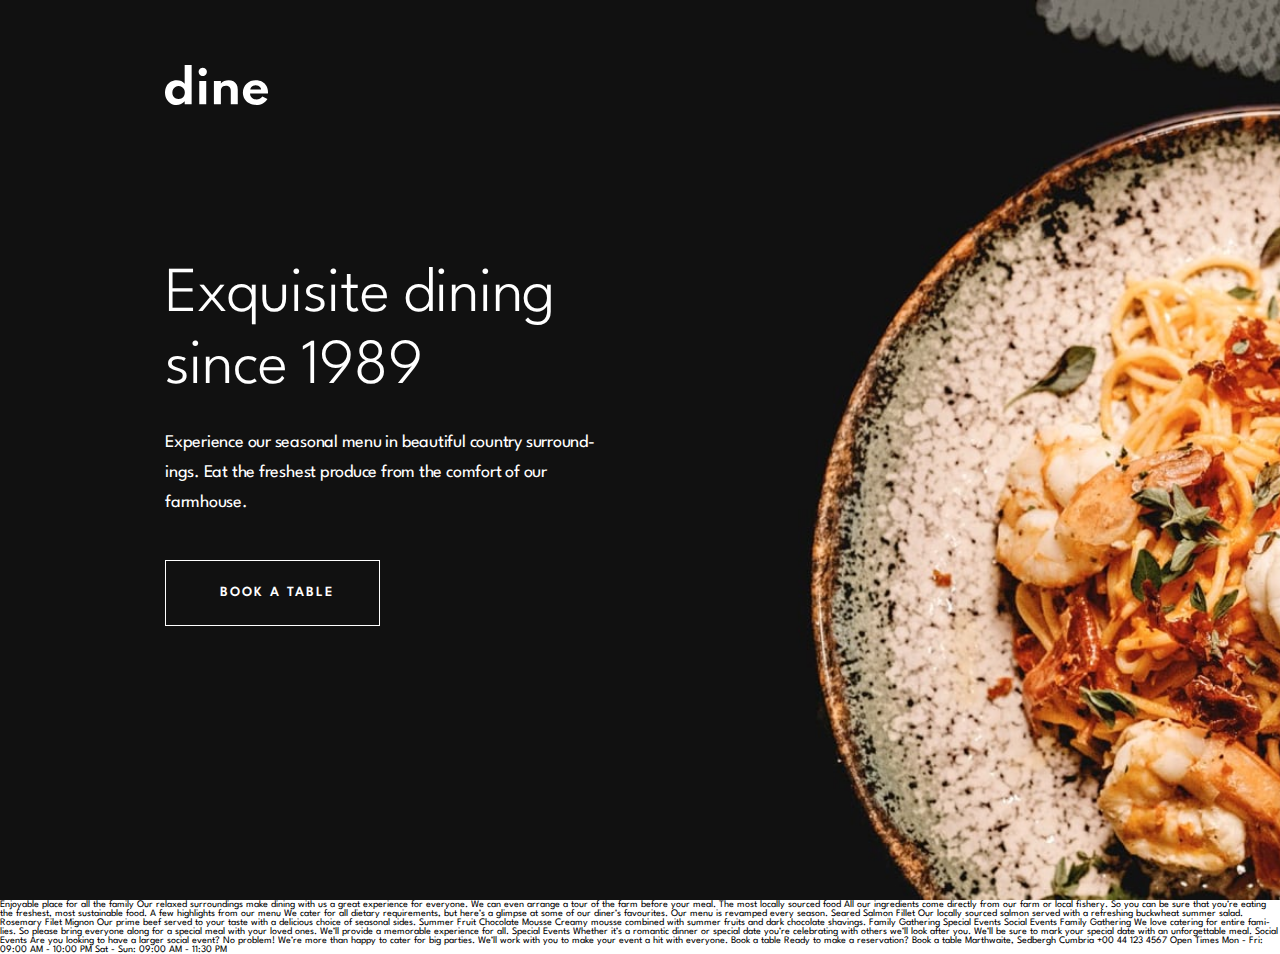
==== index.html @ 367b8849 "finished hero" ====
<!DOCTYPE html>
<html lang="en">
  <head>
    <meta charset="UTF-8" />
    <meta http-equiv="X-UA-Compatible" content="IE=edge" />
    <meta name="viewport" content="width=device-width, initial-scale=1.0" />
    <meta name="description" content="topkek" />
    <link rel="stylesheet" href="styles.css" />
    <title>O_o</title>
  </head>
  <body>
<header class="header"></header>

<main class="main">
  <section class="section-hero">
    <div class="section-hero__textbox">
      <div class="section-hero__imgbox">
        <img src="./images/logo.svg" alt="dine">
      </div>
      <h1 class="section-hero__title">Exquisite dining <br> since 1989</h1>
      <p class="section-hero__desc">Experience our seasonal menu in beautiful country surroundings. Eat the freshest produce from 
        the comfort of our farmhouse.</p>
      <a href="#" class="section-hero__cta"><span>Book a table</span></a>
    </div>
  </section>
  <section class="section-place"></section>
  <section class="section-local"></section>
  <section class="section-highlight"></section>
  <section class="section-gathering"></section>
</main>

<footer class="footer"></footer>

 
    Enjoyable place for all the family
  
    Our relaxed surroundings make dining with us a great experience for everyone. We can even arrange 
    a tour of the farm before your meal.
  
    The most locally sourced food
  
    All our ingredients come directly from our farm or local fishery. So you can be sure that you’re 
    eating the freshest, most sustainable food.
  
  
  
    A few highlights from our menu
  
    We cater for all dietary requirements, but here’s a glimpse at some of our diner’s favourites. 
    Our menu is revamped every season.
  
    Seared Salmon Fillet
    Our locally sourced salmon served with a refreshing buckwheat summer salad.
  
    Rosemary Filet Mignon
    Our prime beef served to your taste with a delicious choice of seasonal sides.
  
    Summer Fruit Chocolate Mousse
    Creamy mousse combined with summer fruits and dark chocolate shavings.
  
  
  
    Family Gathering
    Special Events
    Social Events
  
    Family Gathering
    We love catering for entire families. So please bring everyone along for a special meal with your 
    loved ones. We’ll provide a memorable experience for all.
  
    Special Events
    Whether it’s a romantic dinner or special date you’re celebrating with others we’ll look after you. 
    We’ll be sure to mark your special date with an unforgettable meal.
  
    Social Events
    Are you looking to have a larger social event? No problem! We’re more than happy to cater for big 
    parties. We’ll work with you to make your event a hit with everyone.
  
    Book a table
  
  
  
    Ready to make a reservation?
  
    Book a table
  
  
  
    Marthwaite, Sedbergh
    Cumbria
    +00 44 123 4567
  
    Open Times
    Mon - Fri: 09:00 AM - 10:00 PM
    Sat - Sun: 09:00 AM - 11:30 PM
  
  </body>
</html>
---- styles.css ----
@import url("https://fonts.googleapis.com/css2?family=League+Spartan:wght@100;200;300;400;500;600;700;800;900&display=swap");
* {
  padding: 0;
  margin: 0;
  box-sizing: border-box;
  font-family: "League Spartan", sans-serif;
  overflow-wrap: break-word;
  word-wrap: break-word;
  word-break: break-all;
  word-break: break-word;
  hyphens: auto;
}

html {
  font-size: 62.5%;
}

li {
  list-style-type: none;
}

a {
  text-decoration: none;
}
button {
  border: none;
  background: transparent;
  cursor: pointer;
}
a,
button {
  transition: 0.3s ease-in-out;
}
.flex {
  display: flex;
}
.flex-center {
  display: flex;
  justify-content: center;
  align-items: center;
}
.flex-between {
  display: flex;
  justify-content: space-between;
  align-items: center;
}
.flex-column {
  display: flex;
  flex-direction: column;
}
.align-center {
  display: flex;
  align-items: center;
}
.align-start {
  display: flex;
  align-items: flex-start;
}
.fit-image {
  height: 100%;
  width: 100%;
  object-fit: cover;
}
.wrap-text {
  overflow-wrap: break-word;
  word-wrap: break-word;
  word-break: break-all;
  word-break: break-word;
  hyphens: auto;
}
body {
}
.section-hero {
  background-image: url("./images/homepage/hero-bg-desktop.jpg");
  min-height: 82rem;
  min-height: 100vh;
  background-size: cover;
  background-attachment: fixed;
  background-position: center;
  position: relative;
  color: white;
  padding: 6.5rem 0 0 16.5rem;
}
.section-hero__textbox {
  width: fit-content;
}
.section-hero__imgbox {
  margin-bottom: 15.3rem;
}
.section-hero__title {
  margin-bottom: 2.4rem;
  font-weight: 300;
  font-size: 6.4rem;
  line-height: 7.2rem;
  letter-spacing: -0.8px;
  max-width: 52.4rem;
}
.section-hero__desc {
  margin-bottom: 4.2rem;
  font-weight: 400;
  font-size: 1.8rem;
  line-height: 3rem;
  letter-spacing: -0.225px;
  max-width: 44.5rem;
}
.section-hero__cta {
  display: inline-block;
  border: 1px solid white;
  padding: 2.4rem 4.5rem 2.4rem 5.4rem;
  color: white;
  text-transform: uppercase;
  font-weight: 600;
  font-size: 1.4rem;
  line-height: 1.6rem;
  letter-spacing: 2px;
  position: relative;
}
.section-hero__cta span {
  position: relative;
  z-index: 3;
}
.section-hero__cta:hover,
.section-hero__cta:focus {
  color: black;
}
.section-hero__cta::before {
  content: "";
  position: absolute;
  top: 50%;
  left: 50%;
  transform: translate(-50%, -50%);
  background-color: white;
  width: 0;
  height: 100%;
  transition: all 0.5s ease-in-out;
}

.section-hero__cta:hover::before,
.section-hero__cta:focus::before {
  width: 100%;
}

@media all and (max-width: 904px) {
  .section-hero {
    background-image: url("./images/homepage/hero-bg-tablet.jpg");
    background-attachment: initial;
    min-height: 99.2rem;
    padding: 37.4rem 3.9rem 0 3.9rem;
  }
  .section-hero__imgbox {
    margin-bottom: 3.2rem;
  }
  .section-hero__textbox {
    width: 100%;
    max-width: 68.9rem;
    text-align: center;
    margin: 0 auto;
  }
  .section-hero__title {
    font-size: 4.8rem;
    line-height: 6.4rem;
    letter-spacing: -0.6px;
    max-width: 68.9rem;
  }
  .section-hero__desc {
    margin: 0 auto;
    margin-bottom: 2.4rem;
    max-width: 57.3rem;
  }
}
@media all and (max-width: 392px) {
  .section-hero {
    background-image: url("./images/homepage/hero-bg-mobile.jpg");
    min-height: 74.8rem;
    padding: 23.2rem 2.4rem 0 2.4rem;
  }
  .section-hero__title {
    font-size: 3.2rem;
    line-height: 4rem;
    letter-spacing: -0.4px;
  }
  .section-hero__desc {
    margin-bottom: 3.2rem;
    font-size: 1.5rem;
    line-height: 2.5rem;
    letter-spacing: -0.1875px;
  }
}
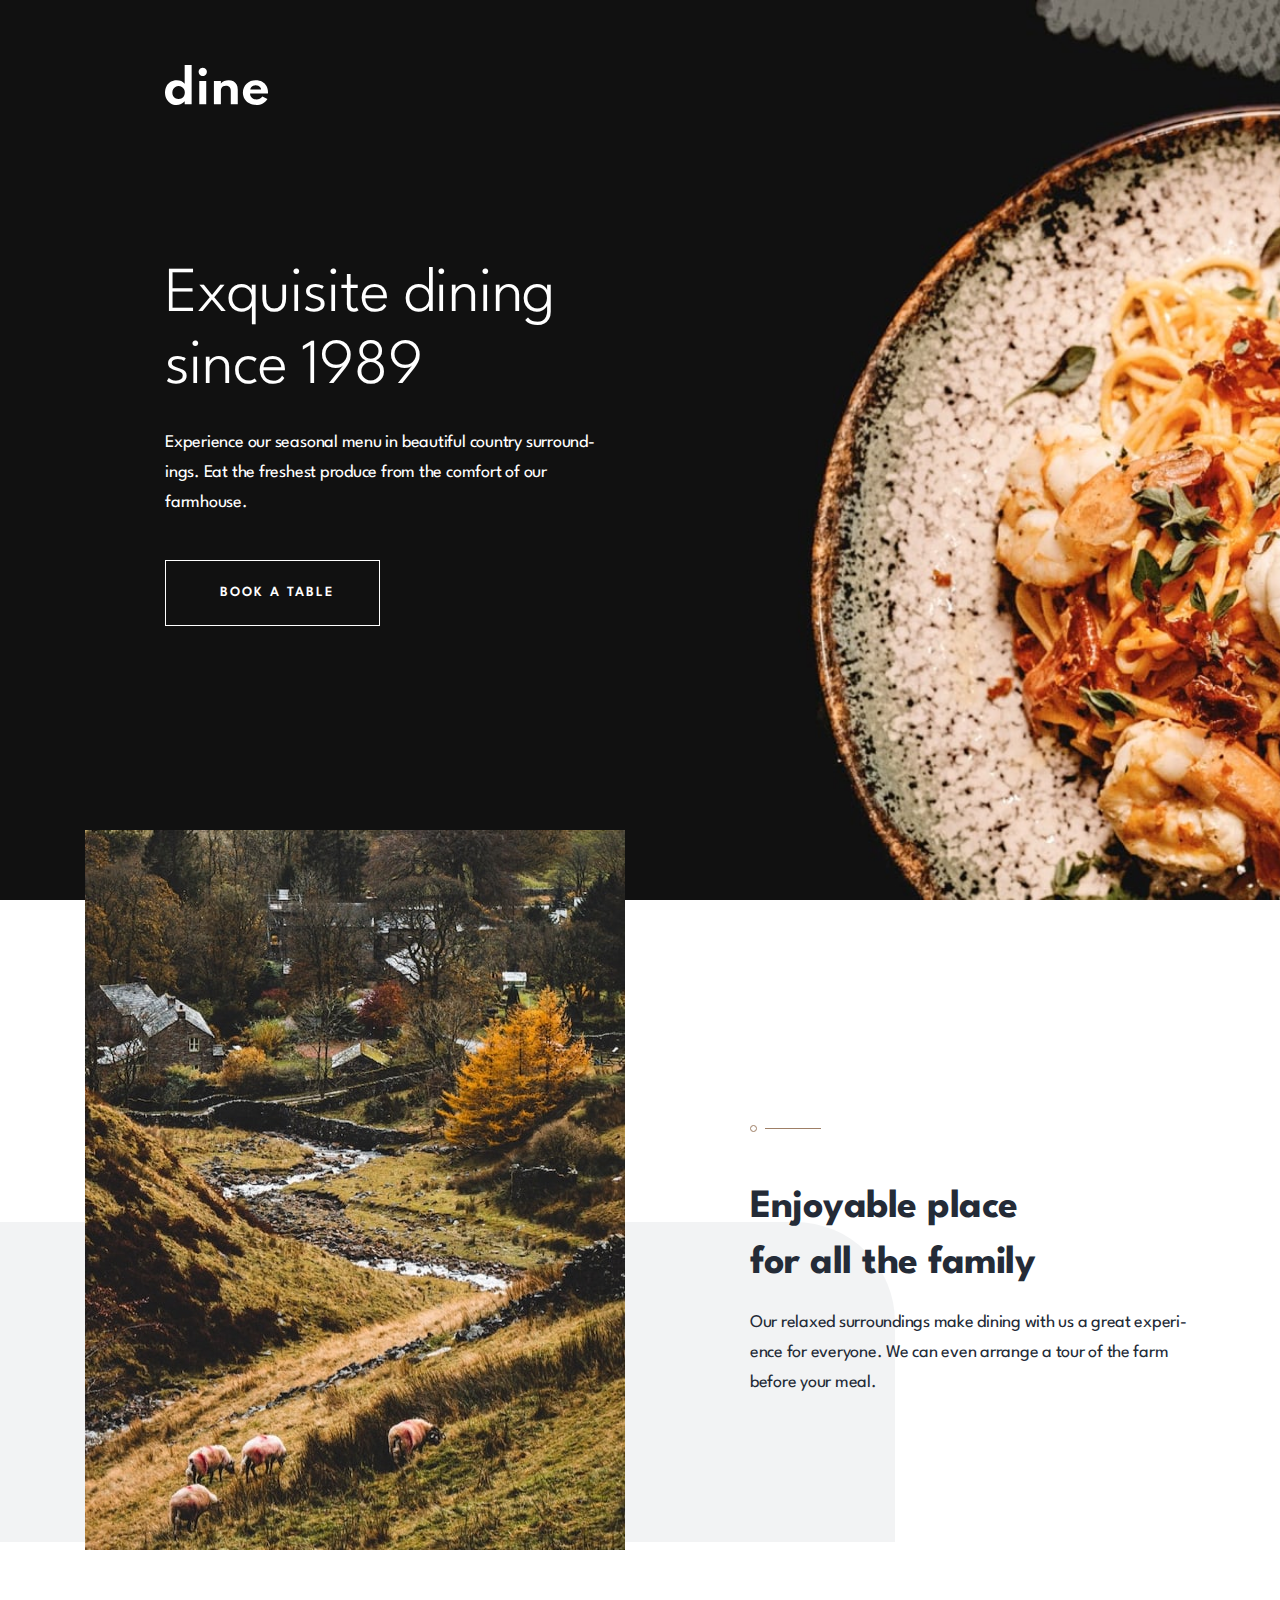
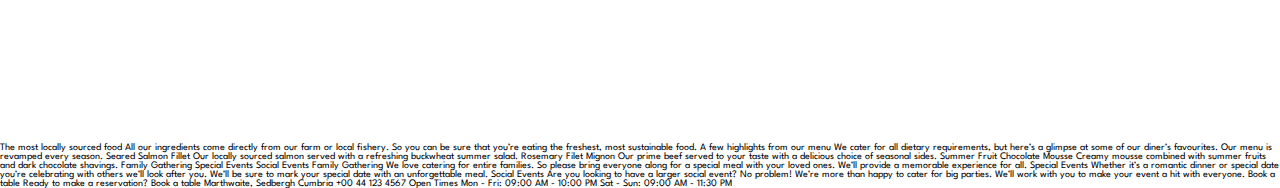
==== commit 71fbe54b: "finished location section" ====
--- a/index.html
+++ b/index.html
@@ -12,31 +12,51 @@
 <header class="header"></header>
 
 <main class="main">
-  <section class="section-hero">
+  <section class="section-hero" aria-labelledby="hero" role="contentinfo">
     <div class="section-hero__textbox">
       <div class="section-hero__imgbox">
         <img src="./images/logo.svg" alt="dine">
       </div>
-      <h1 class="section-hero__title">Exquisite dining <br> since 1989</h1>
+      <h1 class="section-hero__title" id="hero">Exquisite dining <br> since 1989</h1>
       <p class="section-hero__desc">Experience our seasonal menu in beautiful country surroundings. Eat the freshest produce from 
         the comfort of our farmhouse.</p>
       <a href="#" class="section-hero__cta"><span>Book a table</span></a>
     </div>
   </section>
-  <section class="section-place"></section>
+  <section class="section-place" aria-labelledby="place" role="contentinfo">
+    <div class="section-place__container">
+      <div class="section-place__imgbox section-place__imgbox--desktop">
+        <img src="./images/homepage/enjoyable-place-desktop.jpg" alt="enjoyable-place-desktop" class="fit-image">
+      </div>
+
+      <div class="section-place__imgbox section-place__imgbox--tablet">
+        <img src="./images/homepage/enjoyable-place-tablet.jpg" alt="enjoyable-place-tablet" class="fit-image">
+      </div>
+
+      <div class="section-place__imgbox section-place__imgbox--mobile">
+        <img src="./images/homepage/enjoyable-place-mobile.jpg" alt="enjoyable-place-mobile" class="fit-image">
+      </div>
+
+      <div class="section-place__textbox">
+        <div class="pattern-box patternbox--1">
+          <div class="pattern-box__circle"></div>
+          <div class="pattern-box__line"></div>
+        </div>
+        <h2 class="section-place__title" id="place">Enjoyable place <br> for all the family</h2>
+        <p class="section-place__desc"> Our relaxed surroundings make dining with us a great experience for everyone. We can even arrange 
+          a tour of the farm before your meal.</p>
+      </div>
+     
+    </div>
+    <div class="weird-pattern"></div>
+  </section>
   <section class="section-local"></section>
   <section class="section-highlight"></section>
   <section class="section-gathering"></section>
 </main>
 
 <footer class="footer"></footer>
-
  
-    Enjoyable place for all the family
-  
-    Our relaxed surroundings make dining with us a great experience for everyone. We can even arrange 
-    a tour of the farm before your meal.
-  
     The most locally sourced food
   
     All our ingredients come directly from our farm or local fishery. So you can be sure that you’re 
--- a/styles.css
+++ b/styles.css
@@ -186,3 +186,132 @@
     letter-spacing: -0.1875px;
   }
 }
+.section-place {
+  padding: 0 2.4rem;
+  margin-bottom: 12.1rem;
+  position: relative;
+}
+.section-place__container {
+  max-width: 111rem;
+  margin: 0 auto;
+  display: flex;
+  align-items: center;
+  gap: 12.5rem;
+}
+.section-place__imgbox {
+  position: relative;
+  max-width: 54rem;
+  top: -7rem;
+}
+.section-place__imgbox--tablet,
+.section-place__imgbox--mobile {
+  display: none;
+}
+.section-place__textbox {
+  color: #242b37;
+}
+.section-place__title {
+  font-weight: 700;
+  font-size: 4rem;
+  line-height: 5.6rem;
+  letter-spacing: -0.5px;
+  margin-bottom: 1.6rem;
+}
+.section-place__desc {
+  font-weight: 400;
+  font-size: 1.8rem;
+  line-height: 3rem;
+  letter-spacing: -0.255px;
+  max-width: 44.5rem;
+}
+.pattern-box {
+  display: flex;
+  align-items: center;
+  flex-wrap: wrap;
+  gap: 0.8rem;
+  margin-bottom: 4.8rem;
+}
+.pattern-box__circle {
+  border-radius: 50%;
+  height: 7px;
+  width: 7px;
+  border: 1px solid #9e7f66;
+}
+.pattern-box__line {
+  height: 1px;
+  width: 56px;
+  background: #9e7f66;
+}
+.weird-pattern {
+  position: absolute;
+  bottom: 8rem;
+  left: 0;
+  width: 100%;
+  max-width: 89.5rem;
+  height: 32rem;
+  background-color: rgba(92, 103, 121, 0.08);
+  border-radius: 100px 0px 0px 0px;
+  z-index: -1;
+  transform: matrix(-1, 0, 0, 1, 0, 0);
+}
+
+@media all and (max-width: 885px) {
+  .weird-pattern {
+    border-radius: initial;
+  }
+}
+@media all and (max-width: 803px) {
+  .weird-pattern {
+    bottom: initial;
+    top: 10rem;
+    max-width: 37.8rem;
+  }
+  .section-place__container {
+    align-items: center;
+    flex-direction: column;
+    gap: 0rem;
+  }
+  .section-place__imgbox--desktop {
+    display: none;
+  }
+  .section-place__imgbox--tablet {
+    display: flex;
+  }
+  .section-place__imgbox {
+    top: -9.6rem;
+  }
+  .section-place__textbox {
+    text-align: center;
+  }
+  .pattern-box {
+    justify-content: center;
+    margin-bottom: 3.2rem;
+  }
+}
+@media all and (max-width: 375px) {
+  .section-place__imgbox--tablet {
+    display: none;
+  }
+  .section-place__imgbox--mobile {
+    display: flex;
+  }
+  .section-place__imgbox {
+    top: -6.2rem;
+  }
+  .section-place {
+    margin-bottom: 8rem;
+  }
+  .section-place__title {
+    font-size: 3.2rem;
+    line-height: 4rem;
+    letter-spacing: -0.4px;
+  }
+  .section-place__desc {
+    font-size: 1.5rem;
+    line-height: 2.5rem;
+    letter-spacing: -0.1875px;
+  }
+  .weird-pattern {
+    display: none;
+  }
+}
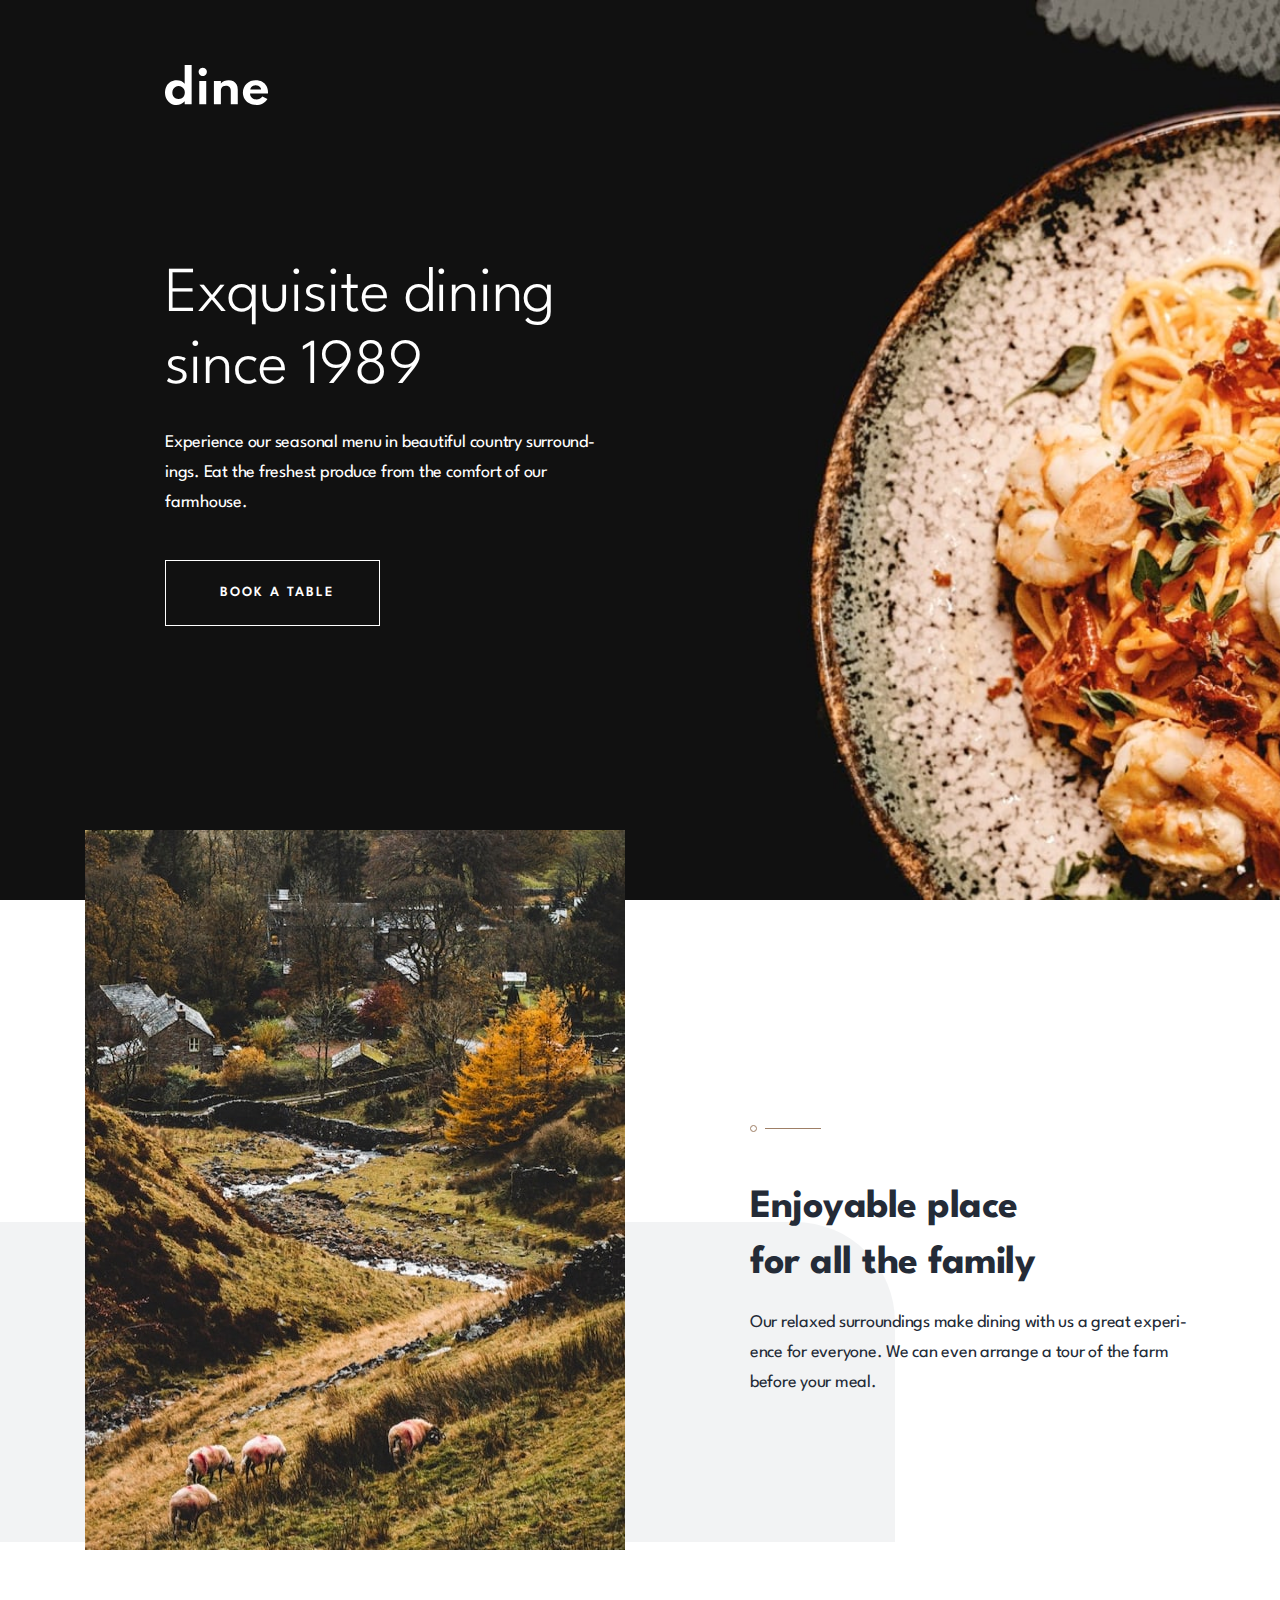
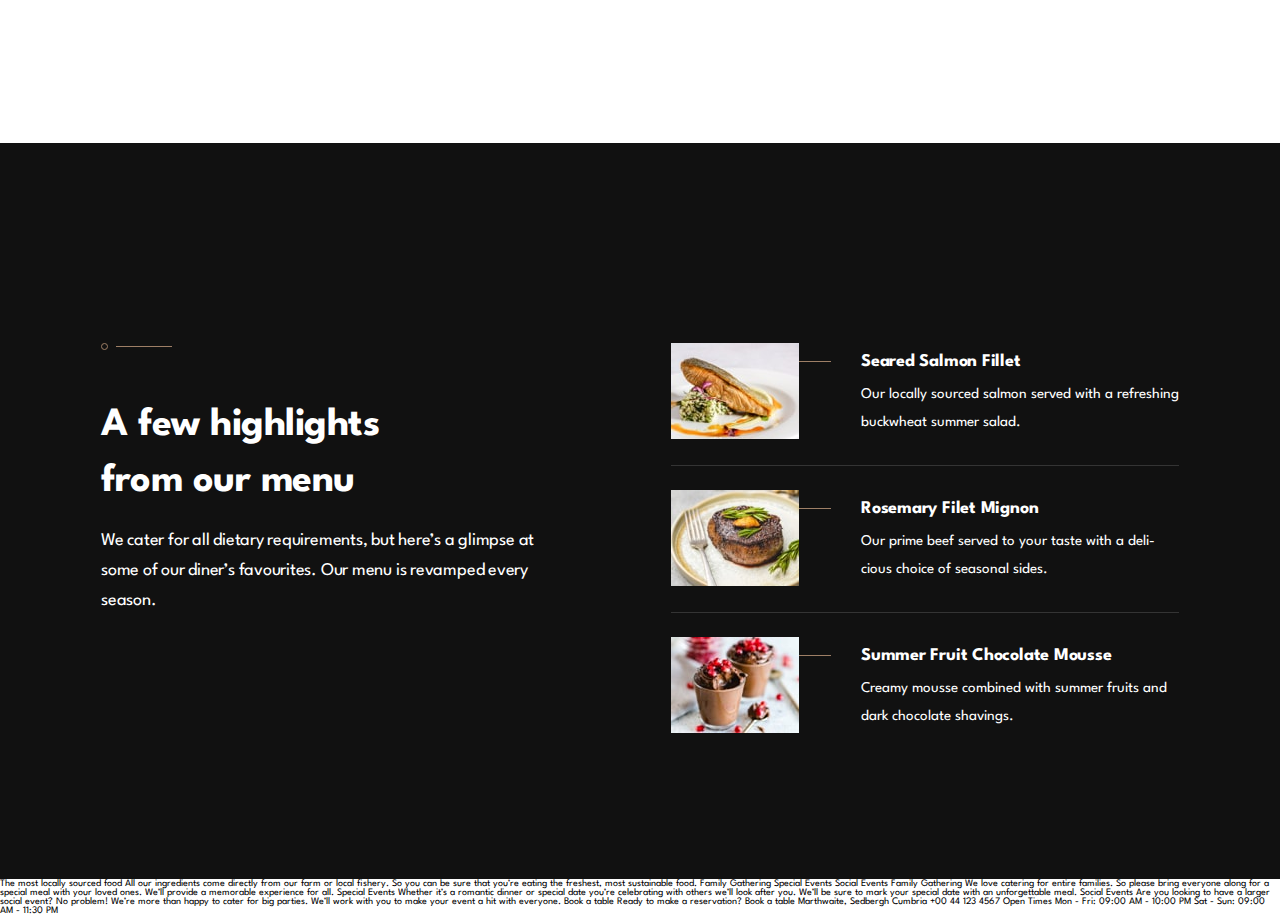
==== commit 3c4327b3: "finished highlight section" ====
--- a/index.html
+++ b/index.html
@@ -9,110 +9,203 @@
     <title>O_o</title>
   </head>
   <body>
-<header class="header"></header>
-
-<main class="main">
-  <section class="section-hero" aria-labelledby="hero" role="contentinfo">
-    <div class="section-hero__textbox">
-      <div class="section-hero__imgbox">
-        <img src="./images/logo.svg" alt="dine">
-      </div>
-      <h1 class="section-hero__title" id="hero">Exquisite dining <br> since 1989</h1>
-      <p class="section-hero__desc">Experience our seasonal menu in beautiful country surroundings. Eat the freshest produce from 
-        the comfort of our farmhouse.</p>
-      <a href="#" class="section-hero__cta"><span>Book a table</span></a>
-    </div>
-  </section>
-  <section class="section-place" aria-labelledby="place" role="contentinfo">
-    <div class="section-place__container">
-      <div class="section-place__imgbox section-place__imgbox--desktop">
-        <img src="./images/homepage/enjoyable-place-desktop.jpg" alt="enjoyable-place-desktop" class="fit-image">
-      </div>
-
-      <div class="section-place__imgbox section-place__imgbox--tablet">
-        <img src="./images/homepage/enjoyable-place-tablet.jpg" alt="enjoyable-place-tablet" class="fit-image">
-      </div>
-
-      <div class="section-place__imgbox section-place__imgbox--mobile">
-        <img src="./images/homepage/enjoyable-place-mobile.jpg" alt="enjoyable-place-mobile" class="fit-image">
-      </div>
-
-      <div class="section-place__textbox">
-        <div class="pattern-box patternbox--1">
-          <div class="pattern-box__circle"></div>
-          <div class="pattern-box__line"></div>
+    <header class="header"></header>
+
+    <main class="main">
+      <section class="section-hero" aria-labelledby="hero" role="contentinfo">
+        <div class="section-hero__textbox">
+          <div class="section-hero__imgbox">
+            <img src="./images/logo.svg" alt="dine" />
+          </div>
+          <h1 class="section-hero__title" id="hero">
+            Exquisite dining <br />
+            since 1989
+          </h1>
+          <p class="section-hero__desc">
+            Experience our seasonal menu in beautiful country surroundings. Eat
+            the freshest produce from the comfort of our farmhouse.
+          </p>
+          <a href="#" class="section-hero__cta"><span>Book a table</span></a>
         </div>
-        <h2 class="section-place__title" id="place">Enjoyable place <br> for all the family</h2>
-        <p class="section-place__desc"> Our relaxed surroundings make dining with us a great experience for everyone. We can even arrange 
-          a tour of the farm before your meal.</p>
-      </div>
-     
-    </div>
-    <div class="weird-pattern"></div>
-  </section>
-  <section class="section-local"></section>
-  <section class="section-highlight"></section>
-  <section class="section-gathering"></section>
-</main>
-
-<footer class="footer"></footer>
- 
-    The most locally sourced food
-  
-    All our ingredients come directly from our farm or local fishery. So you can be sure that you’re 
-    eating the freshest, most sustainable food.
-  
-  
-  
-    A few highlights from our menu
-  
-    We cater for all dietary requirements, but here’s a glimpse at some of our diner’s favourites. 
-    Our menu is revamped every season.
-  
-    Seared Salmon Fillet
-    Our locally sourced salmon served with a refreshing buckwheat summer salad.
-  
-    Rosemary Filet Mignon
-    Our prime beef served to your taste with a delicious choice of seasonal sides.
-  
-    Summer Fruit Chocolate Mousse
-    Creamy mousse combined with summer fruits and dark chocolate shavings.
-  
-  
-  
-    Family Gathering
-    Special Events
-    Social Events
-  
-    Family Gathering
-    We love catering for entire families. So please bring everyone along for a special meal with your 
-    loved ones. We’ll provide a memorable experience for all.
-  
-    Special Events
-    Whether it’s a romantic dinner or special date you’re celebrating with others we’ll look after you. 
-    We’ll be sure to mark your special date with an unforgettable meal.
-  
-    Social Events
-    Are you looking to have a larger social event? No problem! We’re more than happy to cater for big 
-    parties. We’ll work with you to make your event a hit with everyone.
-  
-    Book a table
-  
-  
-  
-    Ready to make a reservation?
-  
-    Book a table
-  
-  
-  
-    Marthwaite, Sedbergh
-    Cumbria
-    +00 44 123 4567
-  
-    Open Times
-    Mon - Fri: 09:00 AM - 10:00 PM
+      </section>
+      <section class="section-place" aria-labelledby="place" role="contentinfo">
+        <div class="section-place__container">
+          <div class="section-place__imgbox section-place__imgbox--desktop">
+            <img
+              src="./images/homepage/enjoyable-place-desktop.jpg"
+              alt="enjoyable-place-desktop"
+              class="fit-image"
+            />
+          </div>
+
+          <div class="section-place__imgbox section-place__imgbox--tablet">
+            <img
+              src="./images/homepage/enjoyable-place-tablet.jpg"
+              alt="enjoyable-place-tablet"
+              class="fit-image"
+            />
+          </div>
+
+          <div class="section-place__imgbox section-place__imgbox--mobile">
+            <img
+              src="./images/homepage/enjoyable-place-mobile.jpg"
+              alt="enjoyable-place-mobile"
+              class="fit-image"
+            />
+          </div>
+
+          <div class="section-place__textbox">
+            <div class="pattern-box patternbox--1">
+              <div class="pattern-box__circle"></div>
+              <div class="pattern-box__line"></div>
+            </div>
+            <h2 class="section-place__title" id="place">
+              Enjoyable place <br />
+              for all the family
+            </h2>
+            <p class="section-place__desc">
+              Our relaxed surroundings make dining with us a great experience
+              for everyone. We can even arrange a tour of the farm before your
+              meal.
+            </p>
+          </div>
+        </div>
+        <div class="weird-pattern"></div>
+      </section>
+      <section class="section-local">
+        <div class="section-local__container"></div>
+      </section>
+      <section class="section-highlight">
+        <div class="section-highlight__container">
+          <div class="section-highlight__textbox">
+            <div class="pattern-box patternbox--1">
+              <div class="pattern-box__circle"></div>
+              <div class="pattern-box__line"></div>
+            </div>
+            <h2 class="section-highlight__textbox-title">
+              A few highlights <br />
+              from our menu
+            </h2>
+            <p class="section-highlight__textbox-desc">
+              We cater for all dietary requirements, but here’s a glimpse at
+              some of our diner’s favourites. Our menu is revamped every season.
+            </p>
+          </div>
+          <ul class="section-highlight__menu-items">
+            <li class="section-highlight__menu-item">
+              <div
+                class="section-highlight__menu-item-imgbox section-highlight__menu-item-imgbox--desktop"
+              >
+                <div class="line-thing"></div>
+                <img
+                  class=""
+                  src="./images/homepage/salmon-desktop-tablet.jpg"
+                  alt="salmon-desktop-tablet"
+                />
+              </div>
+              <div
+                class="section-highlight__menu-item-imgbox section-highlight__menu-item-imgbox--mobile"
+              >
+                <div class="line-thing"></div>
+                <img
+                  class=""
+                  src="./images/homepage/salmon-mobile.jpg"
+                  alt="salmon-desktop-tablet"
+                />
+              </div>
+              <div class="section-highlight__menu-item-textbox">
+                <p class="section-highlight__menu-item-title">
+                  Seared Salmon Fillet
+                </p>
+                <p class="section-highlight__menu-item-desc">
+                  Our locally sourced salmon served with a refreshing buckwheat
+                  summer salad.
+                </p>
+              </div>
+            </li>
+            <li class="section-highlight__menu-item">
+              <div
+                class="section-highlight__menu-item-imgbox section-highlight__menu-item-imgbox--desktop"
+              >
+                <div class="line-thing"></div>
+                <img
+                  class=""
+                  src="./images/homepage/beef-desktop-tablet.jpg"
+                  alt="salmon-desktop-tablet"
+                />
+              </div>
+
+              <div
+                class="section-highlight__menu-item-imgbox section-highlight__menu-item-imgbox--mobile"
+              >
+                <div class="line-thing"></div>
+                <img
+                  class=""
+                  src="./images/homepage/beef-mobile.jpg"
+                  alt="salmon-desktop-tablet"
+                />
+              </div>
+              <div class="section-highlight__menu-item-textbox">
+                <p class="section-highlight__menu-item-title">
+                  Rosemary Filet Mignon
+                </p>
+                <p class="section-highlight__menu-item-desc">
+                  Our prime beef served to your taste with a delicious choice of
+                  seasonal sides.
+                </p>
+              </div>
+            </li>
+            <li class="section-highlight__menu-item">
+              <div
+                class="section-highlight__menu-item-imgbox section-highlight__menu-item-imgbox--desktop"
+              >
+                <div class="line-thing"></div>
+                <img
+                  class=""
+                  src="./images/homepage/chocolate-desktop-tablet.jpg"
+                  alt="salmon-desktop-tablet"
+                />
+              </div>
+              <div
+                class="section-highlight__menu-item-imgbox section-highlight__menu-item-imgbox--mobile"
+              >
+                <div class="line-thing"></div>
+                <img
+                  class=""
+                  src="./images/homepage/chocolate-mobile.jpg"
+                  alt="salmon-desktop-tablet"
+                />
+              </div>
+              <div class="section-highlight__menu-item-textbox">
+                <p class="section-highlight__menu-item-title">
+                  Summer Fruit Chocolate Mousse
+                </p>
+                <p class="section-highlight__menu-item-desc">
+                  Creamy mousse combined with summer fruits and dark chocolate
+                  shavings.
+                </p>
+              </div>
+            </li>
+          </ul>
+        </div>
+      </section>
+      <section class="section-gathering"></section>
+    </main>
+
+    <footer class="footer"></footer>
+
+    The most locally sourced food All our ingredients come directly from our
+    farm or local fishery. So you can be sure that you’re eating the freshest,
+    most sustainable food. Family Gathering Special Events Social Events Family
+    Gathering We love catering for entire families. So please bring everyone
+    along for a special meal with your loved ones. We’ll provide a memorable
+    experience for all. Special Events Whether it’s a romantic dinner or special
+    date you’re celebrating with others we’ll look after you. We’ll be sure to
+    mark your special date with an unforgettable meal. Social Events Are you
+    looking to have a larger social event? No problem! We’re more than happy to
+    cater for big parties. We’ll work with you to make your event a hit with
+    everyone. Book a table Ready to make a reservation? Book a table Marthwaite,
+    Sedbergh Cumbria +00 44 123 4567 Open Times Mon - Fri: 09:00 AM - 10:00 PM
     Sat - Sun: 09:00 AM - 11:30 PM
-  
   </body>
 </html>
--- a/styles.css
+++ b/styles.css
@@ -315,3 +315,133 @@
     display: none;
   }
 }
+
+/* highlights */
+
+.section-highlight {
+  background: #111111;
+  color: white;
+  padding: 20rem 2.4rem 12rem 2.4rem;
+}
+.section-highlight__container {
+  width: fit-content;
+  margin: 0 auto;
+  display: flex;
+  align-items: flex-start;
+  gap: 12.5rem;
+}
+.section-highlight__textbox-title {
+  margin-bottom: 1.6rem;
+  font-weight: 700;
+  font-size: 4rem;
+  letter-spacing: -0.5px;
+  line-height: 5.6rem;
+}
+.section-highlight__textbox-desc {
+  font-weight: 400;
+  font-size: 1.8rem;
+  line-height: 3rem;
+  letter-spacing: -0.225px;
+  width: 100%;
+  max-width: 44.5rem;
+}
+.section-highlight__menu-items {
+  display: flex;
+  flex-direction: column;
+  gap: 2.4rem;
+}
+.section-highlight__menu-item {
+  border-bottom: 1px solid rgba(255, 255, 255, 0.15);
+  padding-bottom: 2.4rem;
+  display: flex;
+  align-items: center;
+  gap: 3rem;
+}
+.section-highlight__menu-item:last-child {
+  border: none;
+}
+.section-highlight__menu-item-imgbox {
+  position: relative;
+  width: 100%;
+  max-width: 16rem;
+}
+.section-highlight__menu-item-imgbox--mobile {
+  display: none;
+}
+.section-highlight__menu-item-imgbox img {
+  width: 12.8rem;
+  position: relative;
+  z-index: 2;
+}
+.section-highlight__menu-item-title {
+  font-weight: 700;
+  font-size: 1.8rem;
+  line-height: 2.8rem;
+  letter-spacing: -0.225px;
+  margin-bottom: 0.4rem;
+}
+.section-highlight__menu-item-desc {
+  width: 100%;
+  max-width: 35rem;
+  font-weight: 400;
+  font-size: 1.5rem;
+  line-height: 2.8rem;
+}
+.line-thing {
+  position: absolute;
+  top: 1.8rem;
+  right: 0;
+  width: 100%;
+  max-width: 3.2rem;
+  height: 1px;
+  background: #9e7f66;
+  z-index: 1;
+}
+
+@media all and (max-width: 1000px) {
+  .section-highlight {
+    padding-top: 9.6rem;
+    padding-bottom: 9.6rem;
+  }
+  .section-highlight__container {
+    flex-direction: column;
+    align-items: center;
+    gap: 5.6rem;
+  }
+
+  .section-highlight__textbox {
+    text-align: center;
+  }
+  .patternbox--1 {
+    justify-content: center;
+  }
+}
+@media all and (max-width: 485px) {
+  .section-highlight {
+    padding-top: 7.2rem;
+    padding-bottom: 7.2rem;
+  }
+  .section-highlight__menu-item {
+    flex-direction: column;
+  }
+  .section-highlight__menu-item-textbox {
+    text-align: center;
+  }
+  .section-highlight__menu-item-imgbox {
+    width: 100%;
+    max-width: 100%;
+  }
+  .section-highlight__menu-item-imgbox--desktop {
+    display: none;
+  }
+  .section-highlight__menu-item-imgbox--mobile {
+    display: flex;
+  }
+  .section-highlight__menu-item-imgbox img {
+    /* width: 32.7rem; */
+    width: 100%;
+  }
+  .line-thing {
+    display: none;
+  }
+}
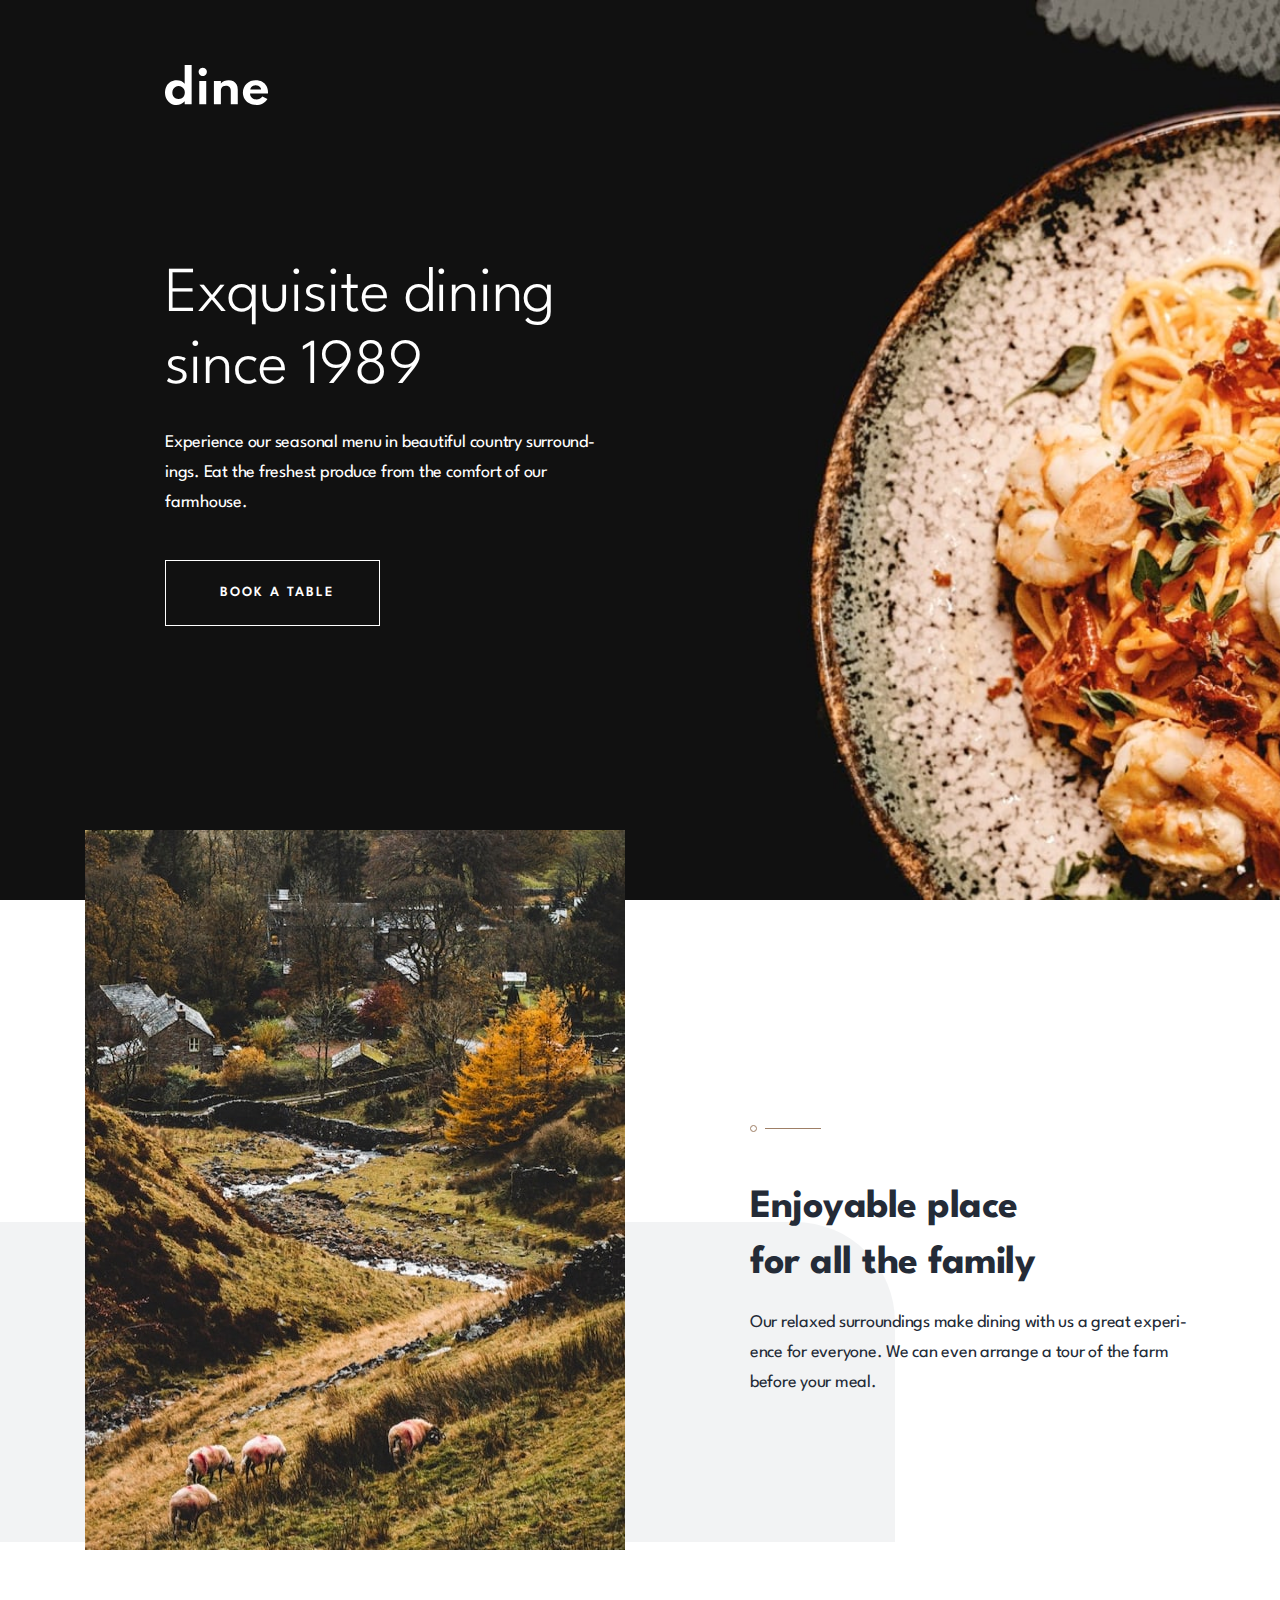
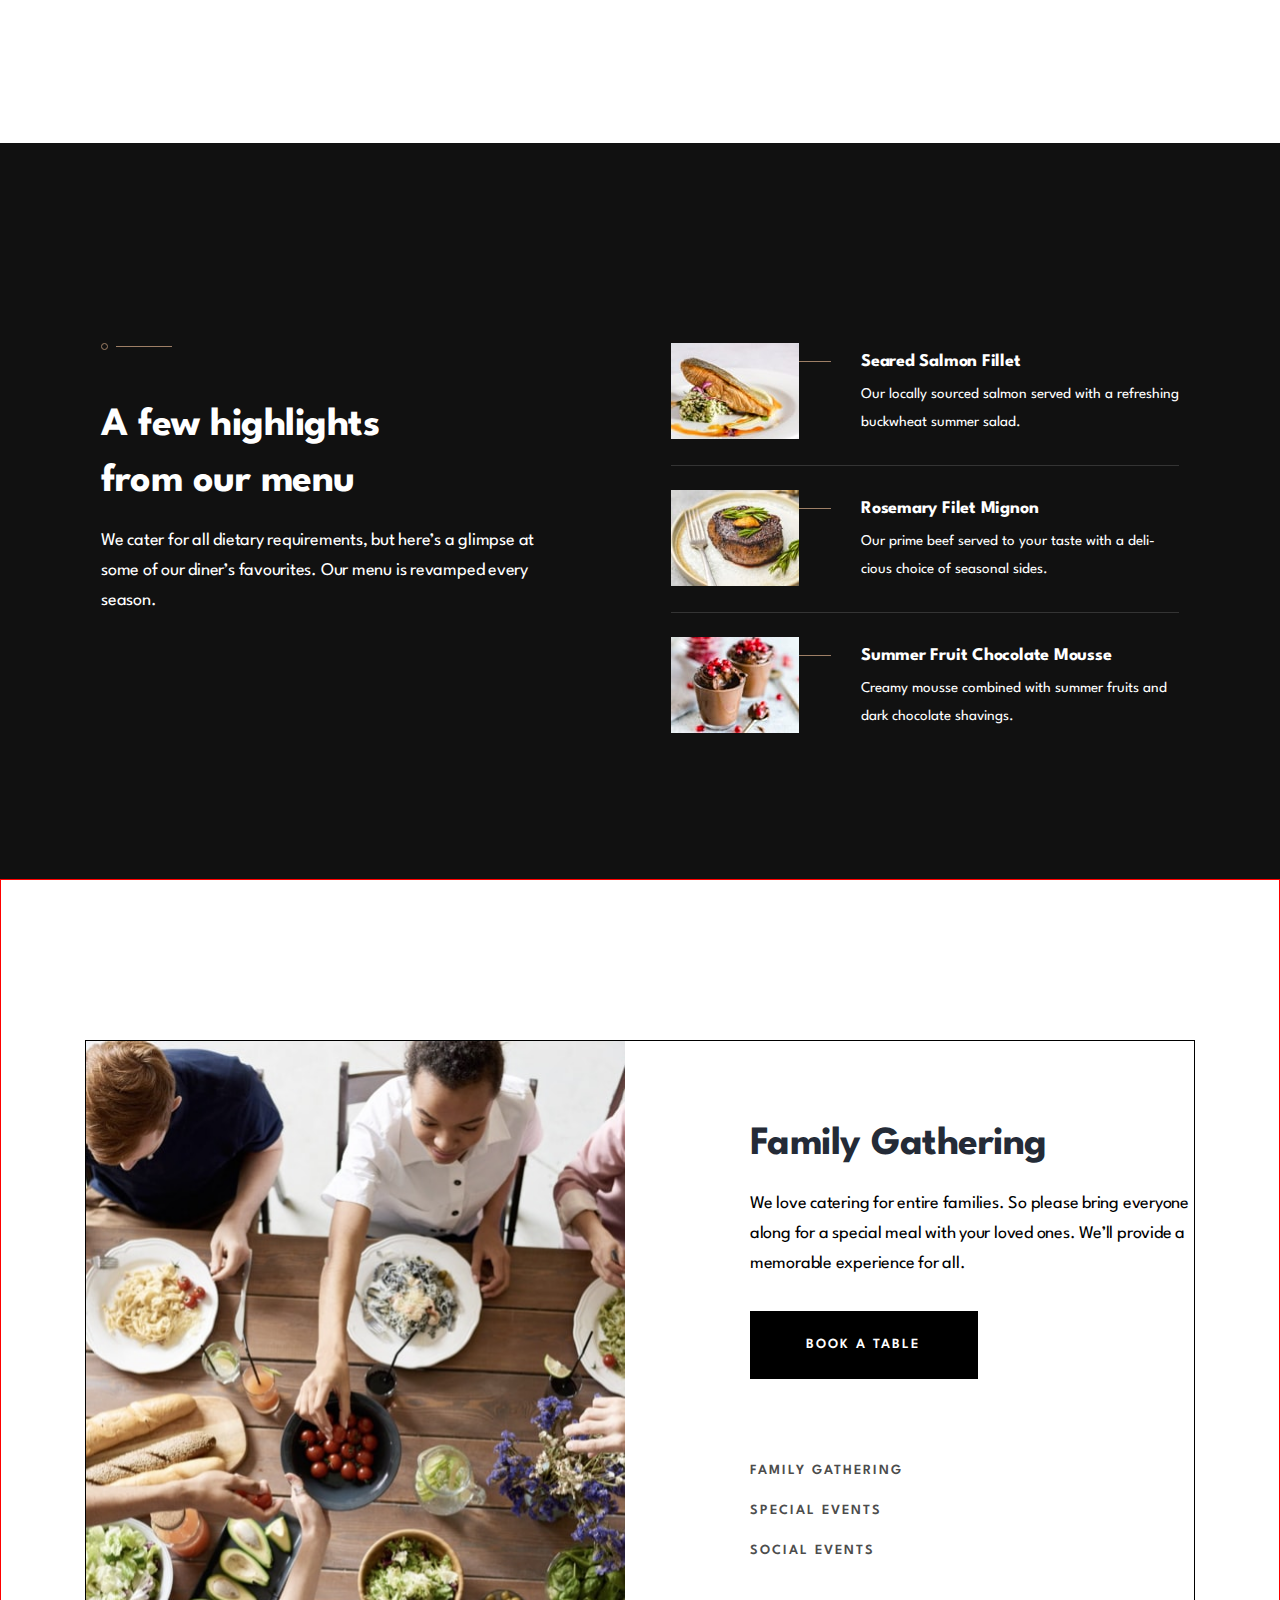
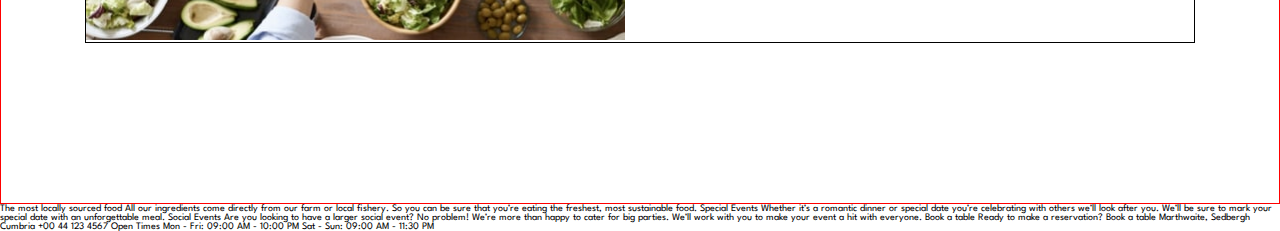
==== commit 445c6be4: "testing git pull" ====
--- a/index.html
+++ b/index.html
@@ -189,21 +189,70 @@
           </ul>
         </div>
       </section>
-      <section class="section-gathering"></section>
+      <section class="section-gathering">
+        <div class="section-gathering__container">
+          <div
+            class="section-gathering__imgbox section-gathering__imgbox--desktop"
+          >
+            <img
+              src="./images/homepage/family-gathering-desktop.jpg"
+              alt="family gathering .... yawn"
+              class="fit-image"
+            />
+          </div>
+          <div
+            class="section-gathering__imgbox section-gathering__imgbox--tablet"
+          >
+            <img
+              src="./images/homepage/family-gathering-tablet.jpg"
+              alt="family gathering .... yawn"
+              class="fit-image"
+            />
+          </div>
+          <div class="section-gathering__textbox">
+            <div class="section-gathering__box1">
+              <h2 class="section-gathering__textbox-title">Family Gathering</h2>
+              <p class="section-gathering__textbox-description">
+                We love catering for entire families. So please bring everyone
+                along for a special meal with your loved ones. We’ll provide a
+                memorable experience for all.
+              </p>
+              <a href="#" class="section-gathering__textbox-cta"
+                >Book a table</a
+              >
+            </div>
+
+            <ul class="section-gathering__tabs">
+              <li class="section-gathering__tab">
+                <button class="section-gathering__tab-btn">
+                  Family Gathering
+                </button>
+              </li>
+              <li class="section-gathering__tab">
+                <button class="section-gathering__tab-btn">
+                  Special Events
+                </button>
+              </li>
+              <li class="section-gathering__tab">
+                <button class="section-gathering__tab-btn">
+                  Social Events
+                </button>
+              </li>
+            </ul>
+          </div>
+        </div>
+      </section>
     </main>
 
     <footer class="footer"></footer>
 
     The most locally sourced food All our ingredients come directly from our
     farm or local fishery. So you can be sure that you’re eating the freshest,
-    most sustainable food. Family Gathering Special Events Social Events Family
-    Gathering We love catering for entire families. So please bring everyone
-    along for a special meal with your loved ones. We’ll provide a memorable
-    experience for all. Special Events Whether it’s a romantic dinner or special
-    date you’re celebrating with others we’ll look after you. We’ll be sure to
-    mark your special date with an unforgettable meal. Social Events Are you
-    looking to have a larger social event? No problem! We’re more than happy to
-    cater for big parties. We’ll work with you to make your event a hit with
+    most sustainable food. Special Events Whether it’s a romantic dinner or
+    special date you’re celebrating with others we’ll look after you. We’ll be
+    sure to mark your special date with an unforgettable meal. Social Events Are
+    you looking to have a larger social event? No problem! We’re more than happy
+    to cater for big parties. We’ll work with you to make your event a hit with
     everyone. Book a table Ready to make a reservation? Book a table Marthwaite,
     Sedbergh Cumbria +00 44 123 4567 Open Times Mon - Fri: 09:00 AM - 10:00 PM
     Sat - Sun: 09:00 AM - 11:30 PM
--- a/styles.css
+++ b/styles.css
@@ -445,3 +445,130 @@
     display: none;
   }
 }
+.section-gathering {
+  border: 1px solid red;
+  padding: 16rem 2.4rem;
+}
+.section-gathering__container {
+  border: 1px solid black;
+  max-width: 111rem;
+  margin: 0 auto;
+  display: flex;
+  align-items: center;
+  gap: 12.5rem;
+}
+.section-gathering__imgbox {
+  max-width: 54rem;
+}
+.section-gathering__textbox {
+  display: flex;
+  flex-direction: column;
+  gap: 7.8rem;
+}
+.section-gathering__box1 {
+}
+.section-gathering__imgbox--tablet {
+  display: none;
+}
+.section-gathering__textbox-title {
+  color: #242b37;
+  margin-bottom: 1.6rem;
+  font-weight: 700;
+  font-size: 4rem;
+  line-height: 5.6rem;
+  letter-spacing: -0.5px;
+}
+.section-gathering__textbox-description {
+  margin-bottom: 3.2rem;
+  font-weight: 400;
+  font-size: 1.8rem;
+  line-height: 3rem;
+  letter-spacing: -0.225px;
+  max-width: 44.5rem;
+}
+.section-gathering__textbox-cta {
+  background: black;
+  text-transform: uppercase;
+  display: inline-block;
+  font-weight: 600;
+  font-size: 1.4rem;
+  line-height: 1.6rem;
+  letter-spacing: 2px;
+  color: white;
+  padding: 2.4rem 5.6rem 2.4rem 5.4rem;
+  border: 2px solid transparent;
+}
+.section-gathering__textbox-cta:hover,
+.section-gathering__textbox-cta:focus {
+  background: white;
+  color: black;
+  border: 2px solid black;
+  transform: translateY(-5px) scale(1.1);
+}
+.section-gathering__tabs {
+  display: flex;
+  flex-direction: column;
+  gap: 1.2rem;
+}
+.section-gathering__tab-btn {
+  text-transform: uppercase;
+  color: #4c4c4c;
+  font-weight: 600;
+  font-size: 1.4rem;
+  line-height: 2.8rem;
+  letter-spacing: 2px;
+}
+@media all and (max-width: 960px) {
+  .section-gathering {
+    padding: 12rem 2.4rem;
+  }
+  .section-gathering__container {
+    flex-direction: column;
+    gap: 5.6rem;
+  }
+  .section-gathering__imgbox {
+    max-width: 57.3rem;
+  }
+  .section-gathering__imgbox--desktop {
+    display: none;
+  }
+  .section-gathering__imgbox--tablet {
+    display: flex;
+  }
+  .section-gathering__textbox {
+    width: 100%;
+    max-width: 68.9rem;
+    text-align: center;
+    flex-direction: column-reverse;
+    gap: 4rem;
+  }
+  .section-gathering__textbox-description {
+    margin: 0 auto;
+    margin-bottom: 3.2rem;
+  }
+  .section-gathering__tabs {
+    width: 100%;
+    max-width: 68.9rem;
+    flex-direction: row;
+    align-items: center;
+    justify-content: center;
+    gap: 1rem;
+    flex-wrap: wrap;
+  }
+  .section-gathering__tab {
+    width: 100%;
+    max-width: 22.3rem;
+    text-align: center;
+  }
+}
+
+@media all and (max-width: 741px) {
+  .section-gathering__tabs {
+    flex-direction: column;
+  }
+}
+@media all and (max-width: 422px) {
+  .section-gathering__container {
+    gap: 2.4rem;
+  }
+}
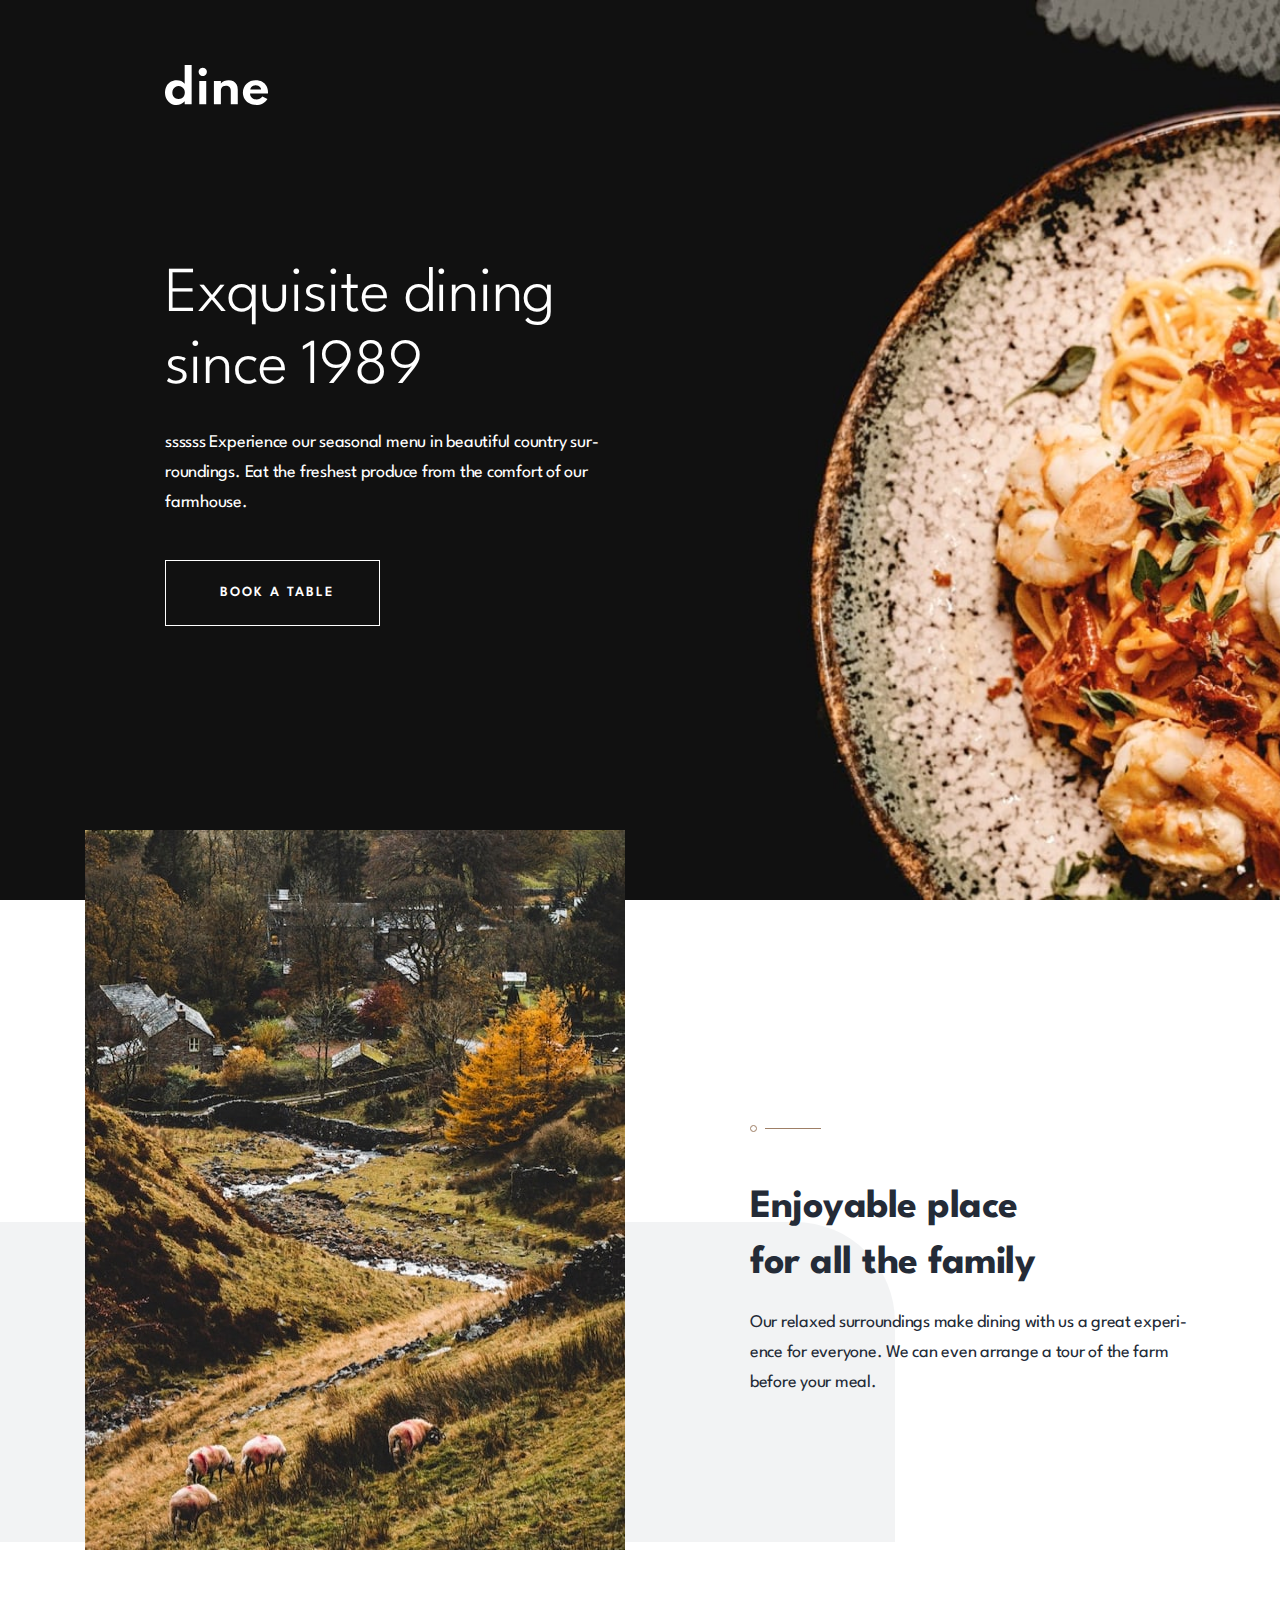
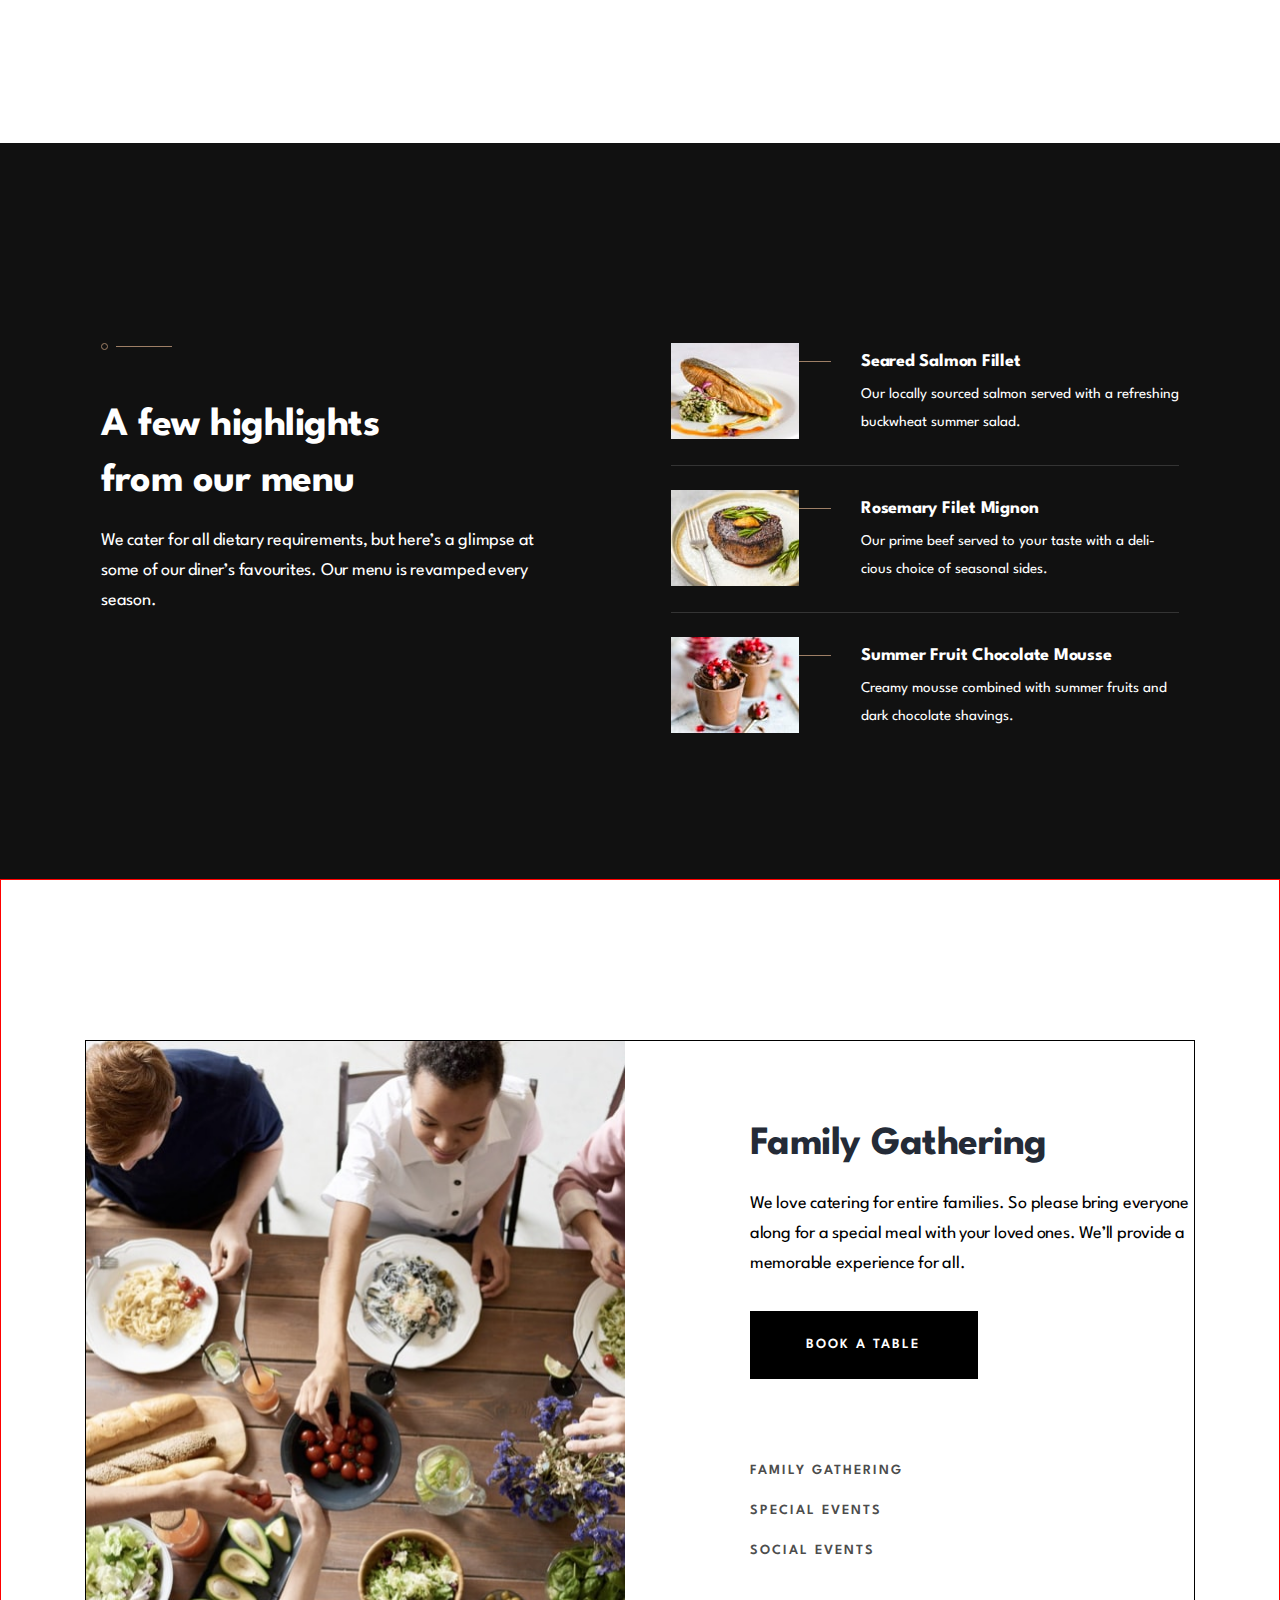
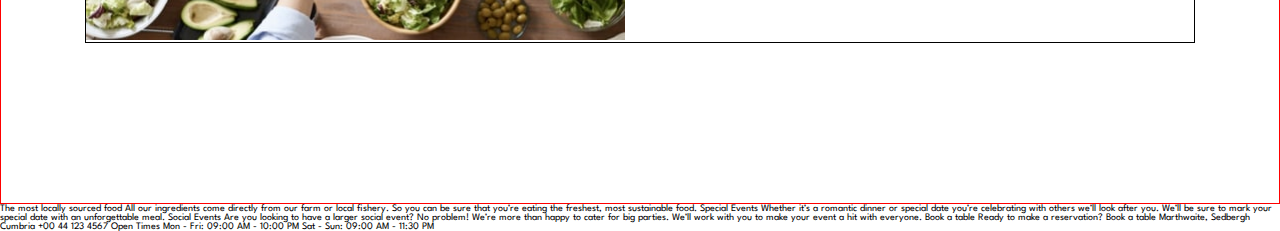
==== commit 24f5058e: "...." ====
--- a/index.html
+++ b/index.html
@@ -21,7 +21,7 @@
             Exquisite dining <br />
             since 1989
           </h1>
-          <p class="section-hero__desc">
+          <p class="section-hero__desc"> ssssss
             Experience our seasonal menu in beautiful country surroundings. Eat
             the freshest produce from the comfort of our farmhouse.
           </p>
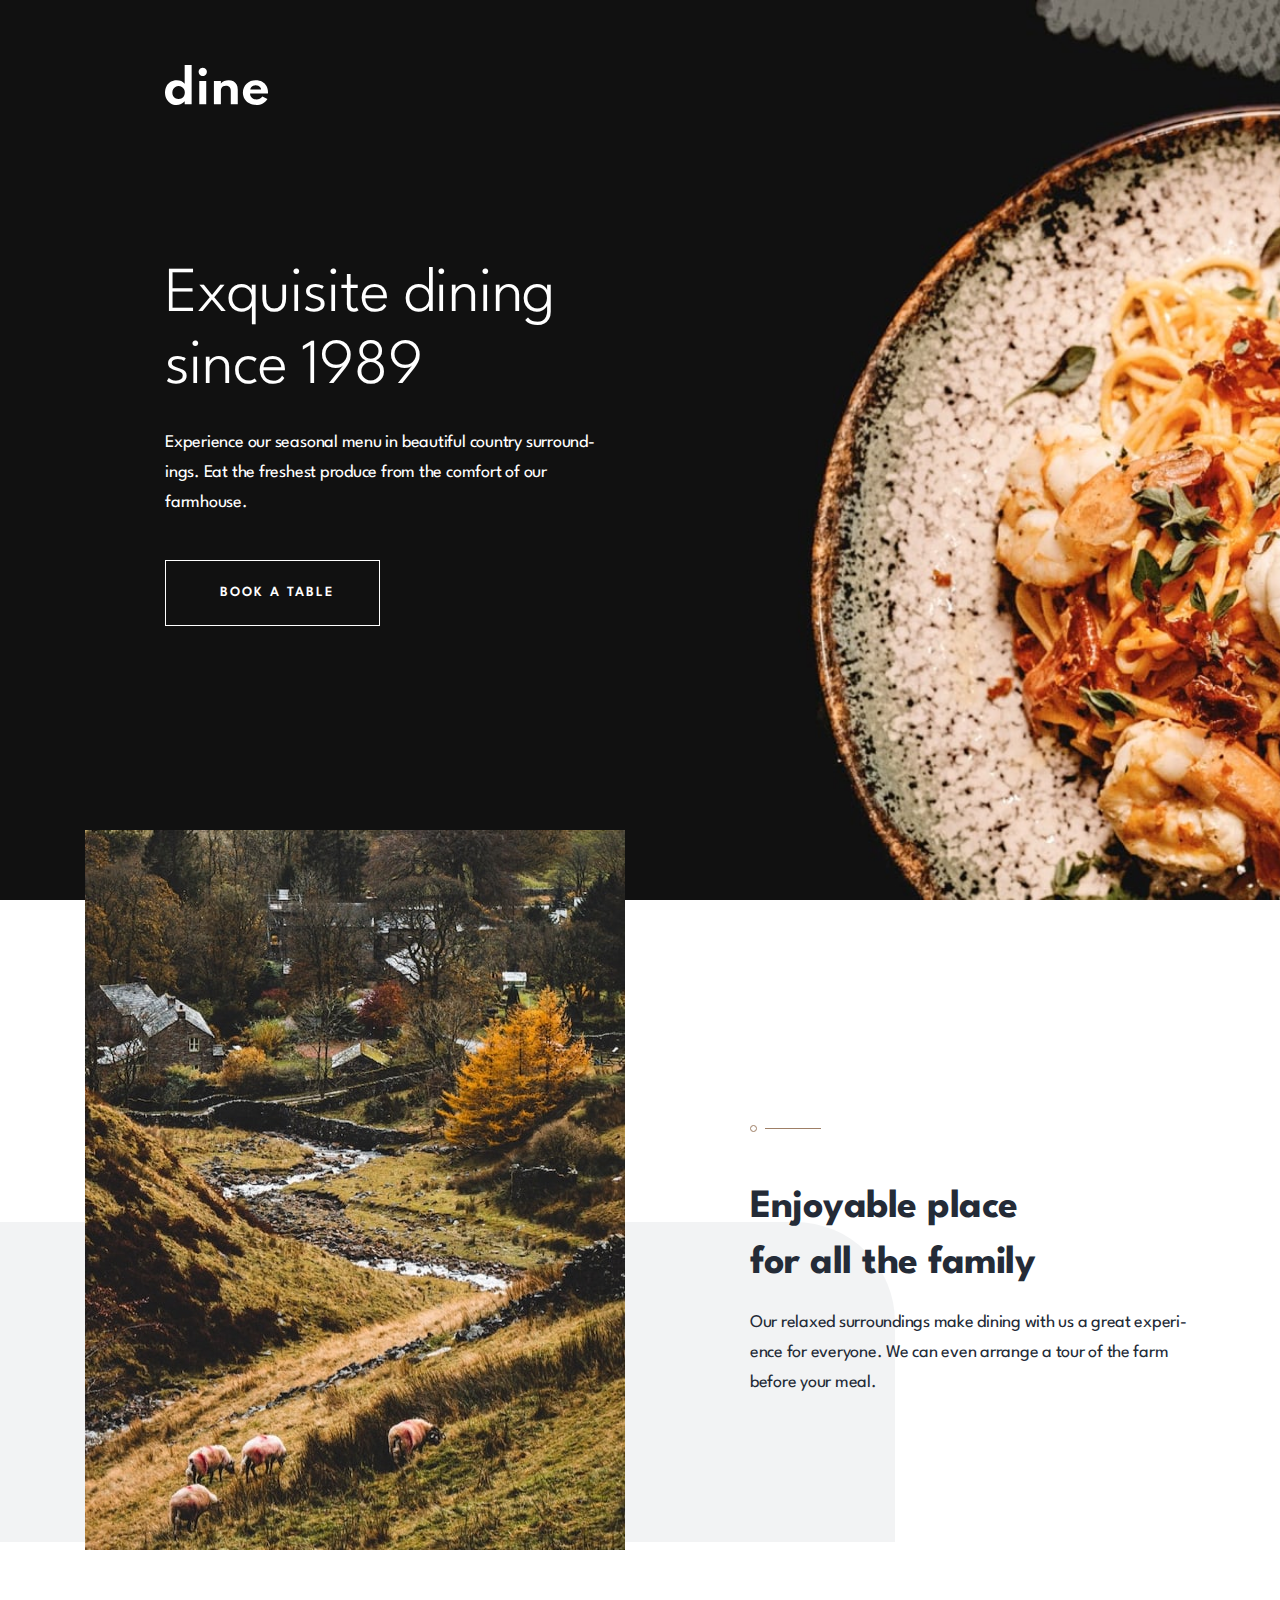
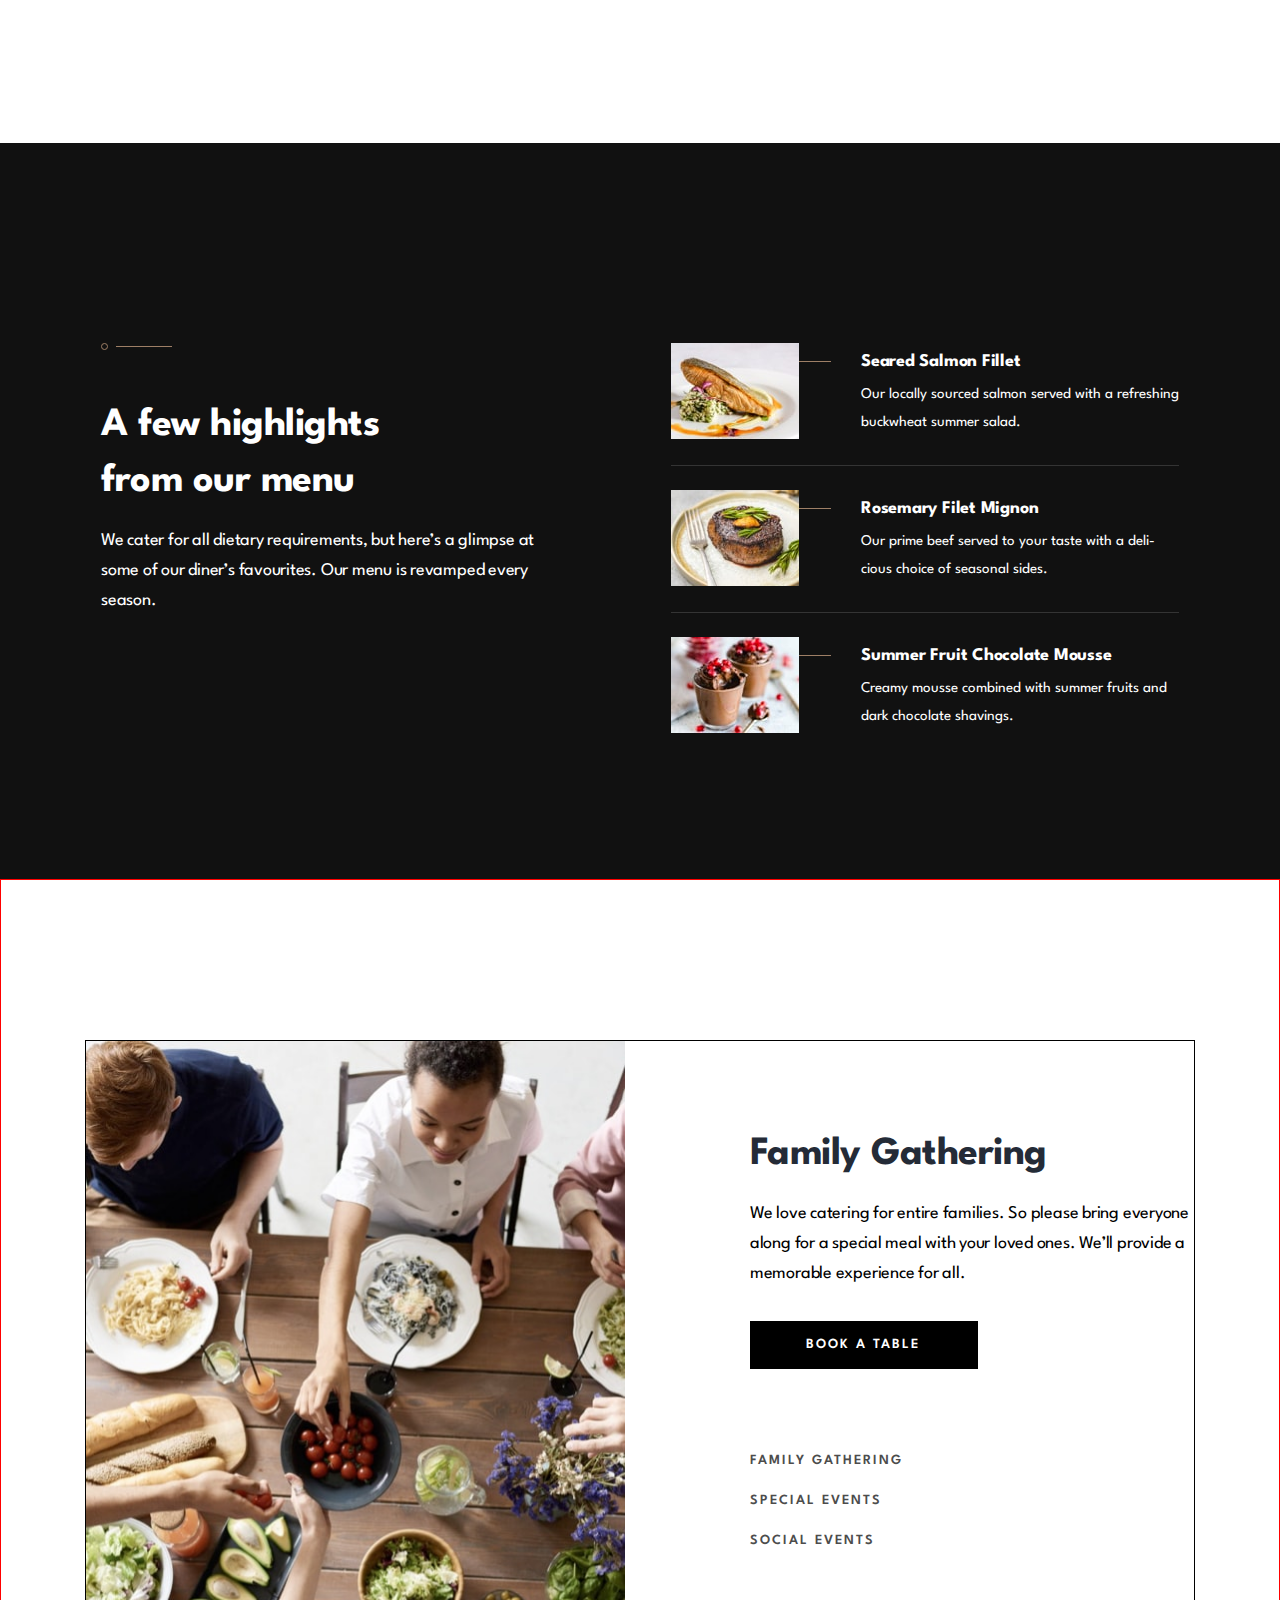
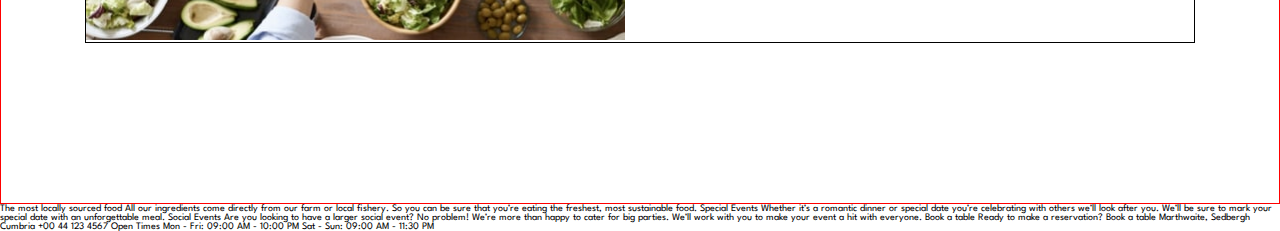
==== commit 6a0ef85d: "somewhat finished booking section" ====
--- a/index.html
+++ b/index.html
@@ -21,7 +21,7 @@
             Exquisite dining <br />
             since 1989
           </h1>
-          <p class="section-hero__desc"> ssssss
+          <p class="section-hero__desc">
             Experience our seasonal menu in beautiful country surroundings. Eat
             the freshest produce from the comfort of our farmhouse.
           </p>
@@ -205,6 +205,15 @@
           >
             <img
               src="./images/homepage/family-gathering-tablet.jpg"
+              alt="family gathering .... yawn"
+              class="fit-image"
+            />
+          </div>
+          <div
+            class="section-gathering__imgbox section-gathering__imgbox--mobile"
+          >
+            <img
+              src="./images/homepage/family-gathering-mobile.jpg"
               alt="family gathering .... yawn"
               class="fit-image"
             />
--- a/styles.css
+++ b/styles.css
@@ -465,9 +465,8 @@
   flex-direction: column;
   gap: 7.8rem;
 }
-.section-gathering__box1 {
-}
-.section-gathering__imgbox--tablet {
+.section-gathering__imgbox--tablet,
+.section-gathering__imgbox--mobile {
   display: none;
 }
 .section-gathering__textbox-title {
@@ -495,7 +494,7 @@
   line-height: 1.6rem;
   letter-spacing: 2px;
   color: white;
-  padding: 2.4rem 5.6rem 2.4rem 5.4rem;
+  padding: 1.4rem 5.6rem 1.4rem 5.4rem;
   border: 2px solid transparent;
 }
 .section-gathering__textbox-cta:hover,
@@ -568,7 +567,33 @@
   }
 }
 @media all and (max-width: 422px) {
+  .section-gathering {
+    padding: 8rem 2.4rem 12.4rem 2.4rem;
+  }
   .section-gathering__container {
     gap: 2.4rem;
   }
-}
+  .section-gathering__imgbox--tablet {
+    display: none;
+  }
+  .section-gathering__imgbox--mobile {
+    display: flex;
+  }
+  .section-gathering__textbox {
+    gap: 2.4rem;
+  }
+  .section-gathering__textbox-title {
+    font-size: 3.2rem;
+    line-height: 4rem;
+    letter-spacing: -0.4px;
+  }
+  .section-gathering__textbox-description {
+    font-size: 1.5rem;
+    line-height: 2.5rem;
+    letter-spacing: -0.19px;
+  }
+  .section-gathering__textbox-cta {
+    width: 100%;
+    padding: 1.4rem 1rem 1.4rem 1rem;
+  }
+}
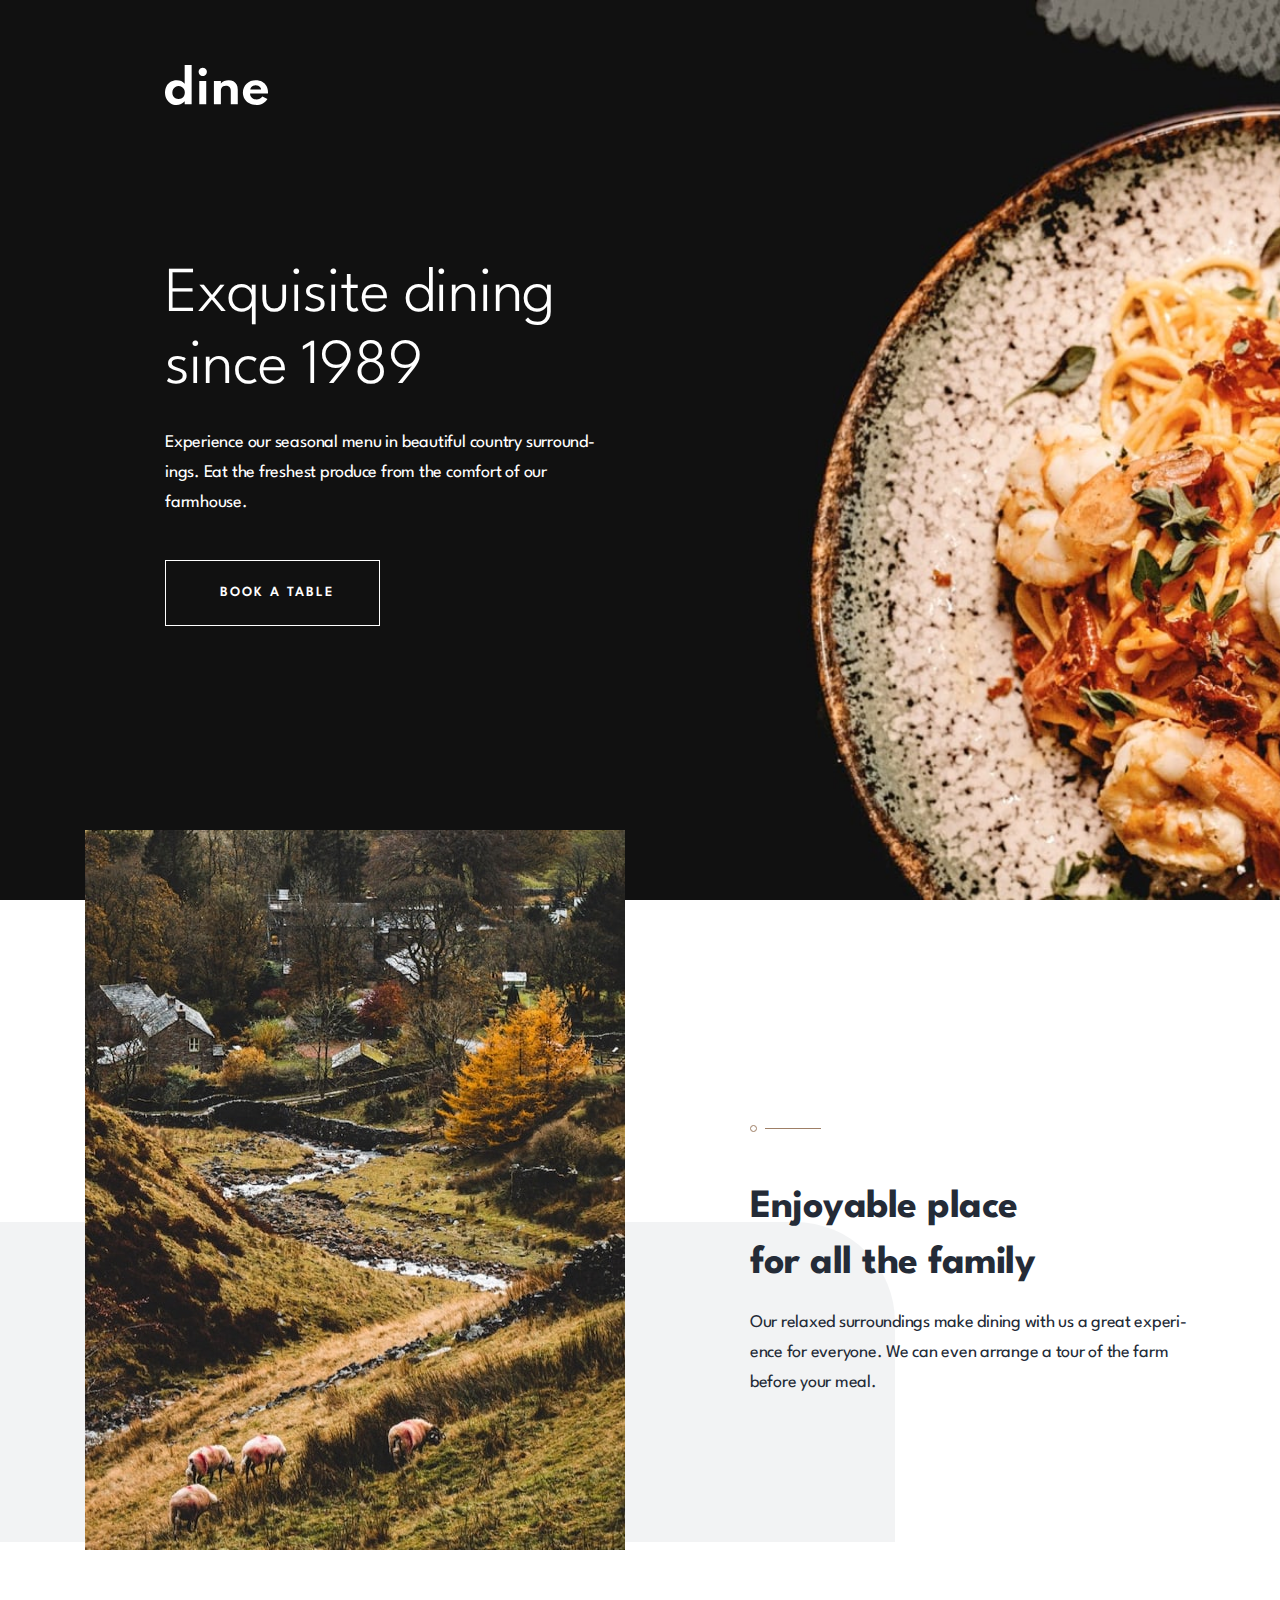
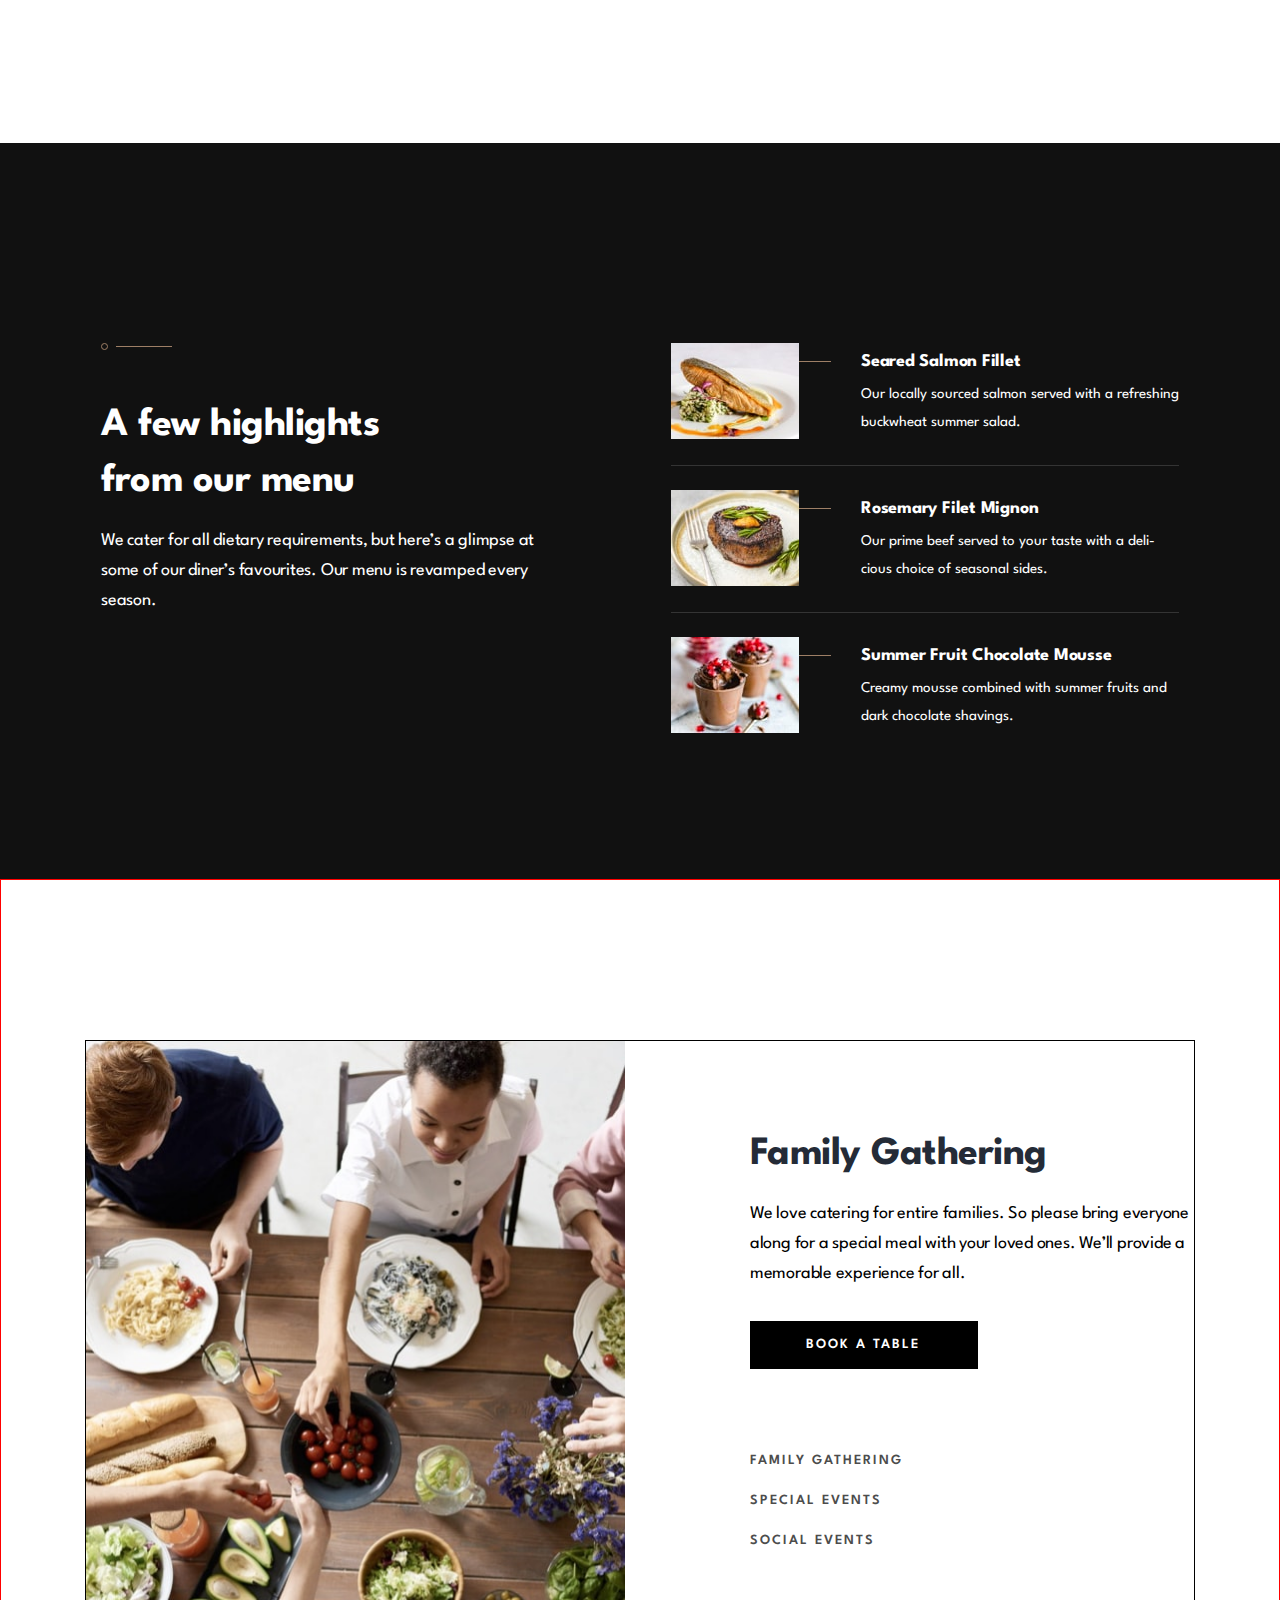
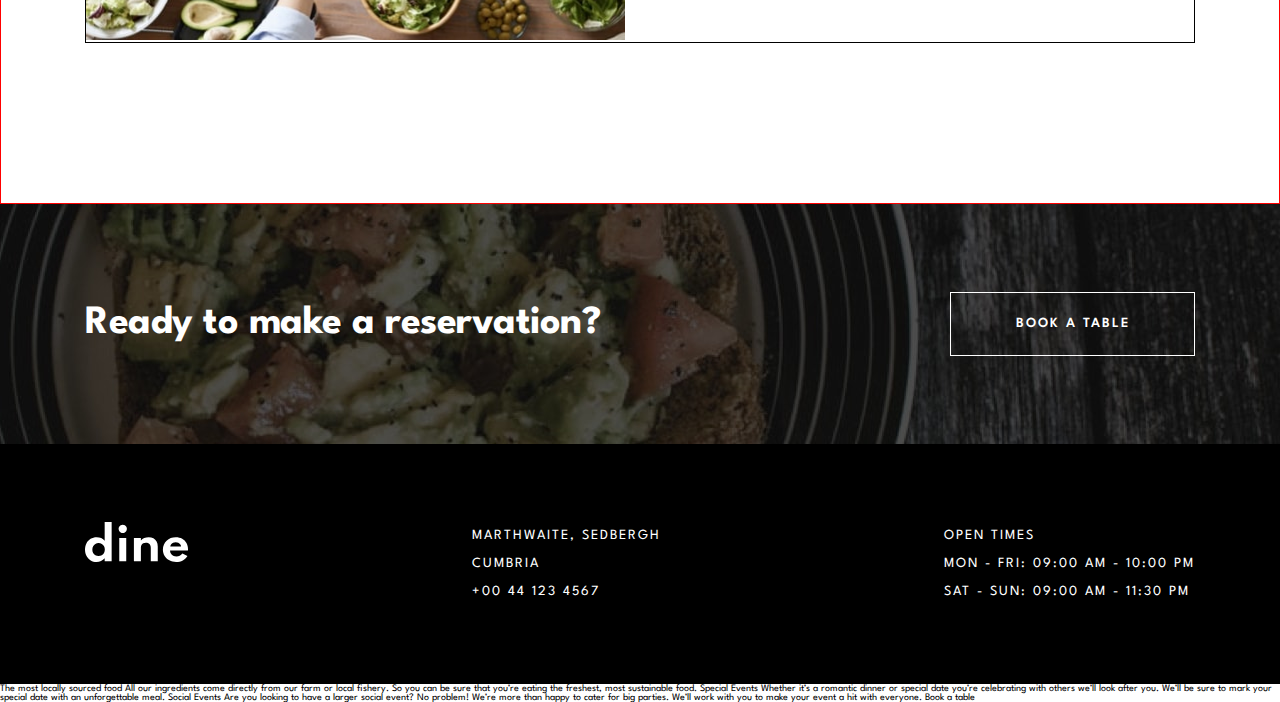
==== commit cd2fcfa7: "finished footer" ====
--- a/index.html
+++ b/index.html
@@ -75,14 +75,18 @@
       <section class="section-local">
         <div class="section-local__container"></div>
       </section>
-      <section class="section-highlight">
+      <section
+        class="section-highlight"
+        aria-labelledby="highlight"
+        role="contentinfo"
+      >
         <div class="section-highlight__container">
           <div class="section-highlight__textbox">
             <div class="pattern-box patternbox--1">
               <div class="pattern-box__circle"></div>
               <div class="pattern-box__line"></div>
             </div>
-            <h2 class="section-highlight__textbox-title">
+            <h2 class="section-highlight__textbox-title" id="highlight">
               A few highlights <br />
               from our menu
             </h2>
@@ -189,7 +193,7 @@
           </ul>
         </div>
       </section>
-      <section class="section-gathering">
+      <section class="section-gathering" aria-labelledby="booking">
         <div class="section-gathering__container">
           <div
             class="section-gathering__imgbox section-gathering__imgbox--desktop"
@@ -220,7 +224,9 @@
           </div>
           <div class="section-gathering__textbox">
             <div class="section-gathering__box1">
-              <h2 class="section-gathering__textbox-title">Family Gathering</h2>
+              <h2 class="section-gathering__textbox-title" id="booking">
+                Family Gathering
+              </h2>
               <p class="section-gathering__textbox-description">
                 We love catering for entire families. So please bring everyone
                 along for a special meal with your loved ones. We’ll provide a
@@ -253,7 +259,33 @@
       </section>
     </main>
 
-    <footer class="footer"></footer>
+    <footer class="footer">
+      <div class="footer__row1">
+        <div class="footer__row1-container">
+          <h2 class="footer__title">Ready to make a reservation?</h2>
+          <a href="#" class="footer__cta"> Book a table </a>
+        </div>
+      </div>
+      <div class="footer__row2">
+        <div class="footer__row2-container">
+          <img
+            src="./images/logo.svg"
+            alt="company logo dine"
+            class="footer__logo"
+          />
+          <address>
+            <p class="footer__country">Marthwaite, Sedbergh</p>
+            <p class="footer__city">Cumbria</p>
+            <p class="footer__phone-number">+00 44 123 4567</p>
+          </address>
+          <div class="footer__schedulebox">
+            <p class="footer__open">Open Times</p>
+            <p class="footer__weekday">Mon - Fri: 09:00 AM - 10:00 PM</p>
+            <p class="footer__weekend">Sat - Sun: 09:00 AM - 11:30 PM</p>
+          </div>
+        </div>
+      </div>
+    </footer>
 
     The most locally sourced food All our ingredients come directly from our
     farm or local fishery. So you can be sure that you’re eating the freshest,
@@ -262,8 +294,6 @@
     sure to mark your special date with an unforgettable meal. Social Events Are
     you looking to have a larger social event? No problem! We’re more than happy
     to cater for big parties. We’ll work with you to make your event a hit with
-    everyone. Book a table Ready to make a reservation? Book a table Marthwaite,
-    Sedbergh Cumbria +00 44 123 4567 Open Times Mon - Fri: 09:00 AM - 10:00 PM
-    Sat - Sun: 09:00 AM - 11:30 PM
+    everyone. Book a table
   </body>
 </html>
--- a/styles.css
+++ b/styles.css
@@ -597,3 +597,134 @@
     padding: 1.4rem 1rem 1.4rem 1rem;
   }
 }
+
+.footer {
+}
+.footer__row1 {
+  background-image: url("./images/homepage/ready-bg-desktop.jpg");
+  background-position: center;
+  background-repeat: no-repeat;
+  background-size: cover;
+  min-height: 24rem;
+  display: flex;
+  justify-content: center;
+  align-items: center;
+  padding: 0 2.4rem;
+}
+.footer__row1-container {
+  width: 100%;
+  max-width: 111rem;
+  display: flex;
+  align-items: center;
+  justify-content: space-between;
+  flex-wrap: wrap;
+}
+.footer__title {
+  color: white;
+  font-weight: 700;
+  font-size: 4rem;
+  line-height: 5.6rem;
+  letter-spacing: -0.5px;
+}
+.footer__cta {
+  color: white;
+  width: 100%;
+  max-width: 24.5rem;
+  text-transform: uppercase;
+  font-weight: 600;
+  font-size: 1.4rem;
+  line-height: 1.6rem;
+  letter-spacing: 2px;
+  border: 1px solid white;
+  display: flex;
+  justify-content: center;
+  align-items: center;
+  height: 6.4rem;
+}
+.footer__cta:hover,
+.footer__cta:focus {
+  background: white;
+  color: black;
+}
+@media all and (max-width: 877px) {
+  .footer__row1 {
+    background-image: url("./images/homepage/ready-bg-tablet.jpg");
+    min-height: 27.2rem;
+  }
+  .footer__row1-container {
+    flex-direction: column;
+    gap: 2.3rem;
+  }
+}
+@media all and (max-width: 558px) {
+  .footer {
+    text-align: center;
+  }
+  .footer__row1 {
+    background-image: url("./images/homepage/ready-bg-mobile.jpg");
+    min-height: 32.8rem;
+  }
+  .footer__title {
+    font-size: 3.2rem;
+    line-height: 4rem;
+    letter-spacing: -0.4px;
+  }
+}
+.footer__row2 {
+  background: black;
+  padding: 0 2.4rem;
+  display: flex;
+  justify-content: center;
+  align-items: center;
+  color: white;
+  text-transform: uppercase;
+  font-weight: 400;
+  font-size: 1.4rem;
+  line-height: 2.8rem;
+  letter-spacing: 2px;
+  min-height: 24rem;
+}
+.footer__row2-container {
+  width: 100%;
+  max-width: 111rem;
+  display: flex;
+  align-items: flex-start;
+  justify-content: space-between;
+}
+address {
+  font-style: initial;
+}
+@media all and (max-width: 768px) {
+  .footer__row2 {
+    min-height: 32.8rem;
+  }
+  .footer__row2-container {
+    display: grid;
+    grid-template-columns: auto 1fr;
+    column-gap: 12.958rem;
+    row-gap: 3.2rem;
+  }
+  address {
+    grid-column: 2 / -1;
+  }
+  .footer__schedulebox {
+    grid-column: 2 / -1;
+  }
+}
+@media all and (max-width: 558px) {
+  .footer__row2 {
+    min-height: 44rem;
+  }
+  .footer__row2-container {
+    grid-template-columns: 1fr;
+    column-gap: initial;
+    row-gap: 4rem;
+    justify-items: center;
+  }
+  address {
+    grid-column: 1;
+  }
+  .footer__schedulebox {
+    grid-column: 1;
+  }
+}
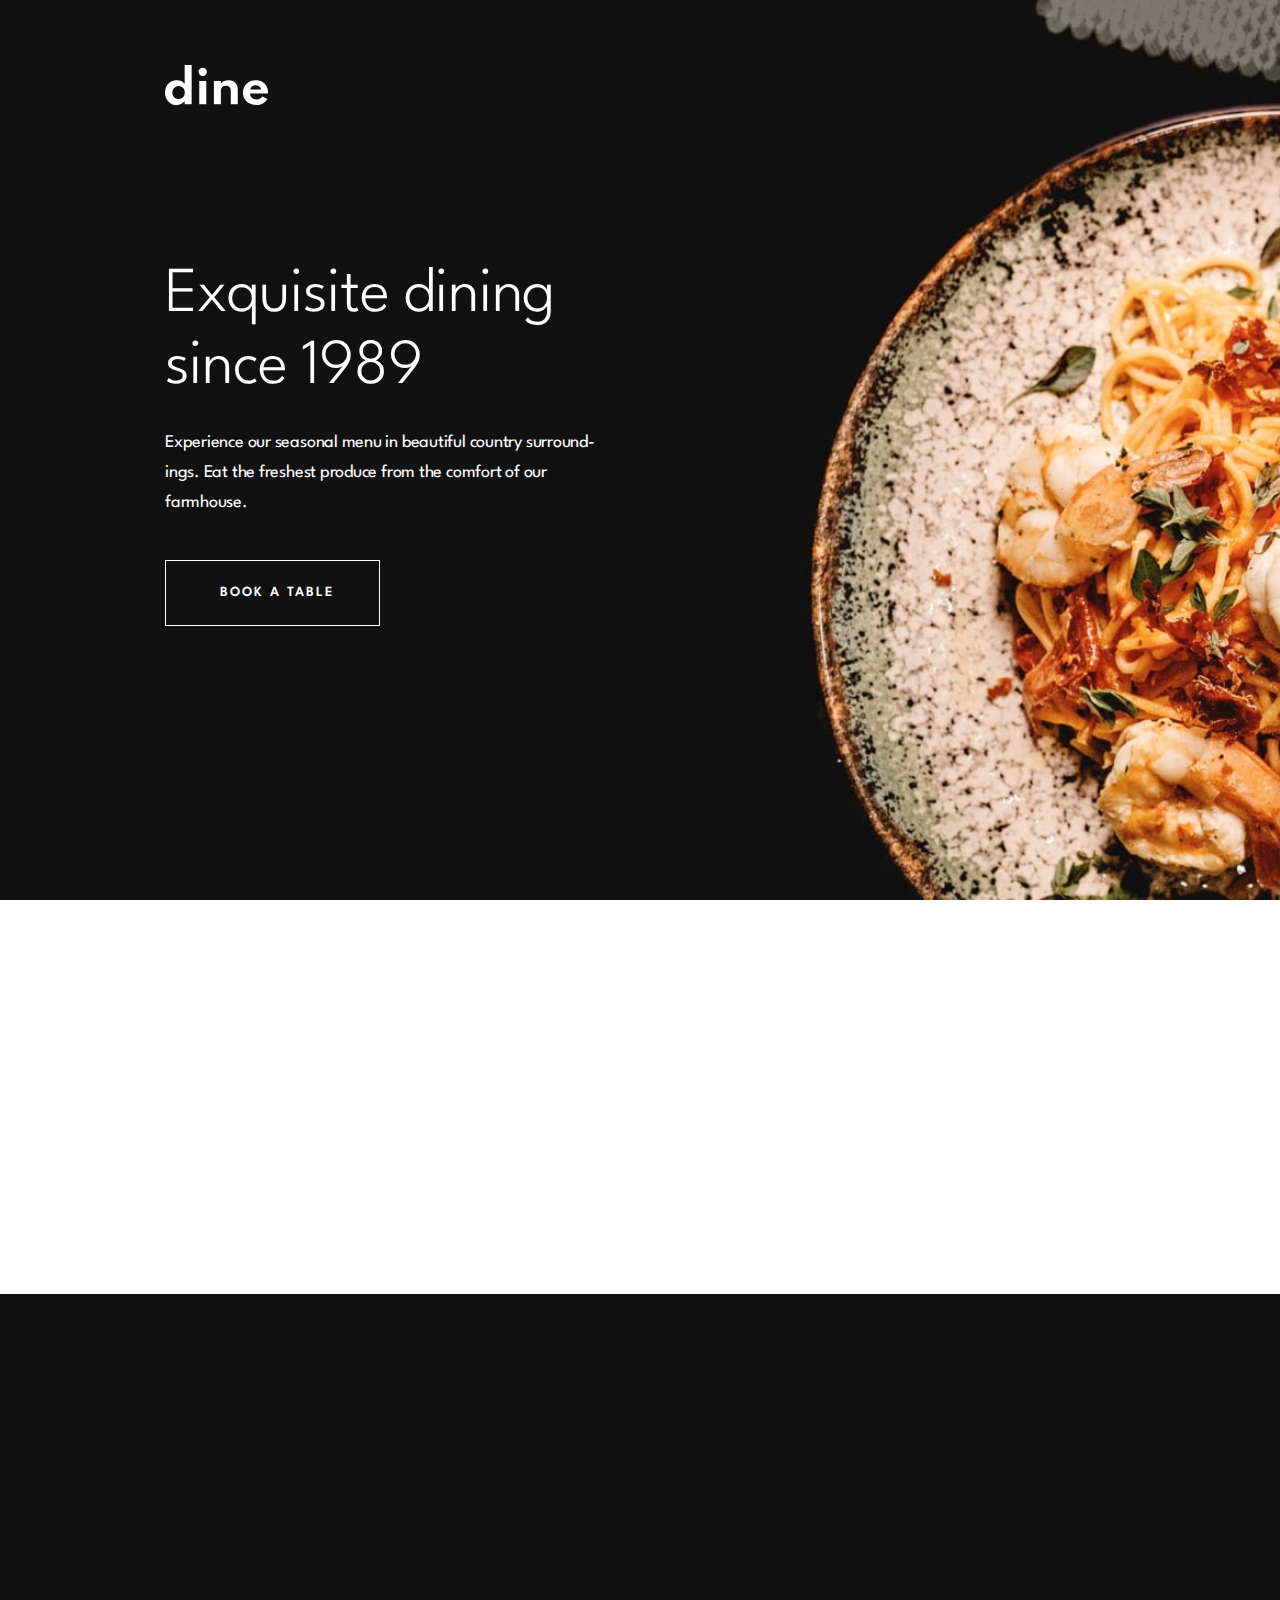
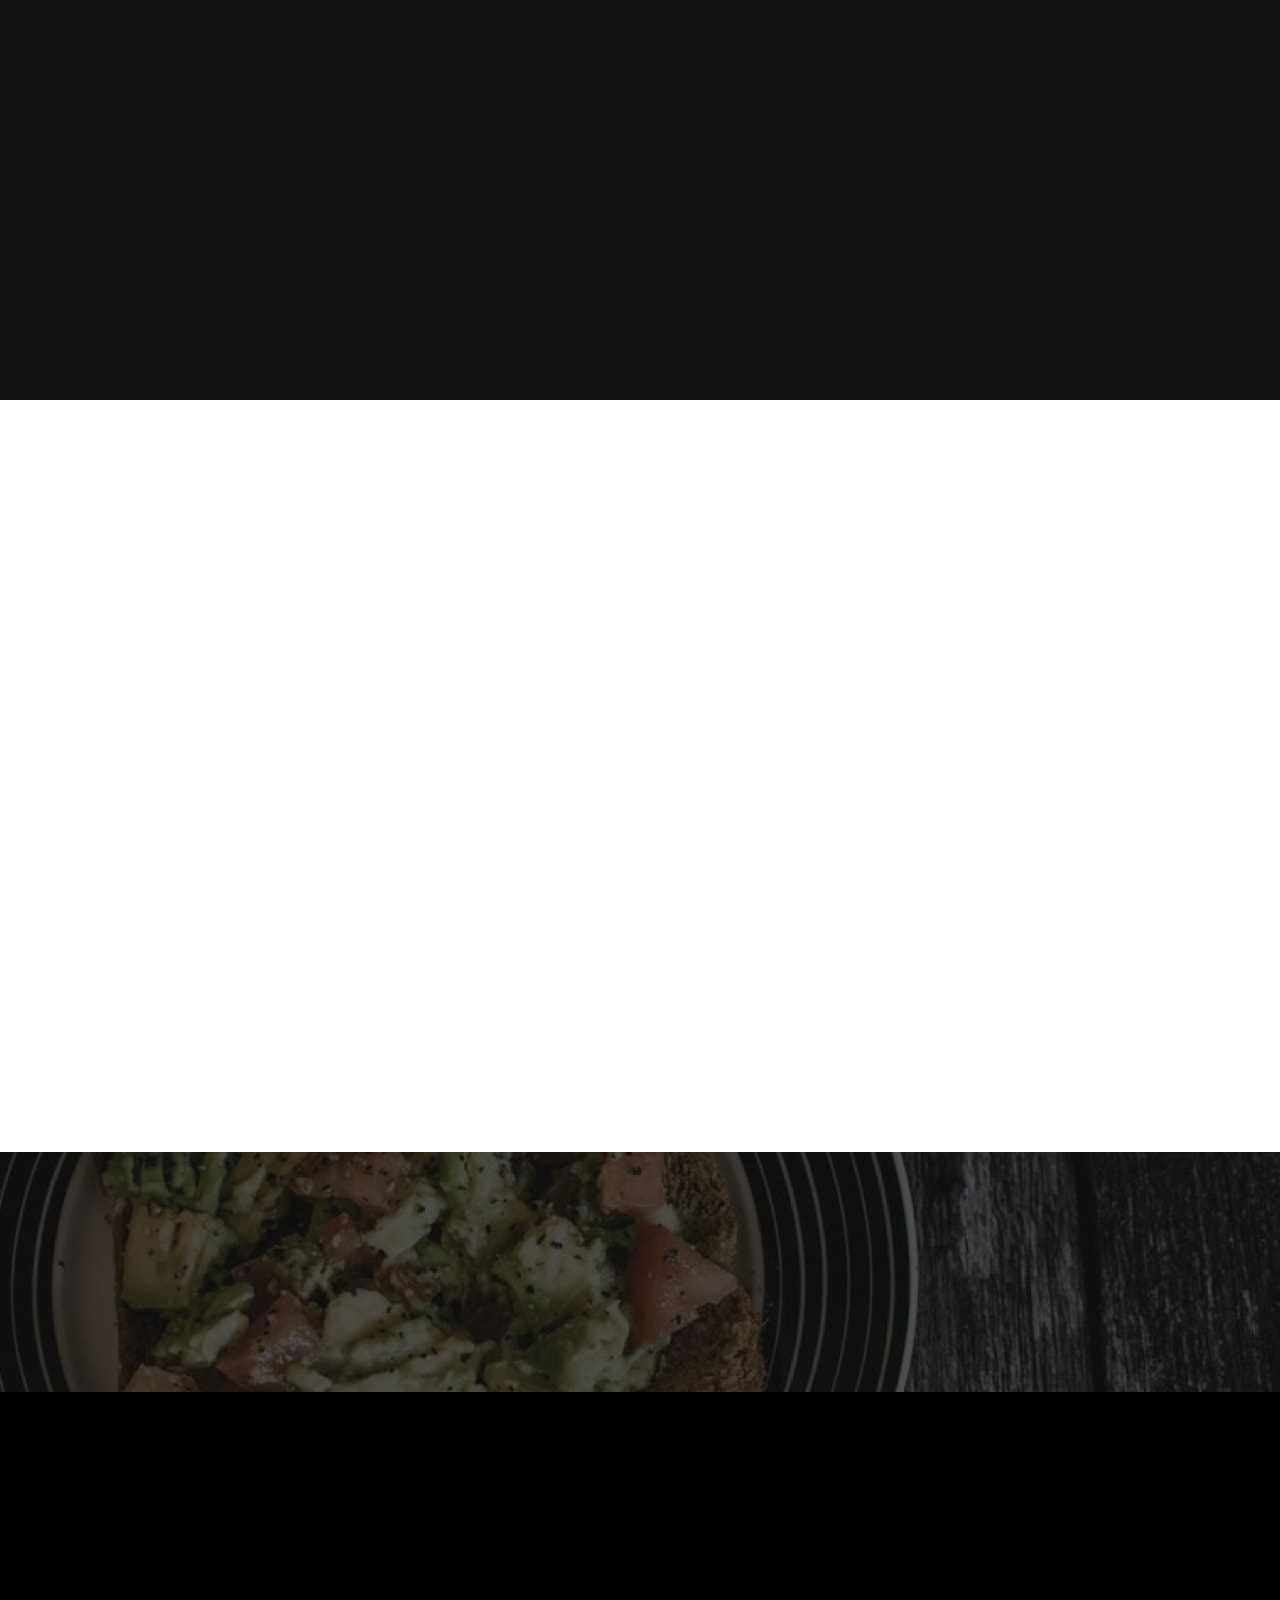
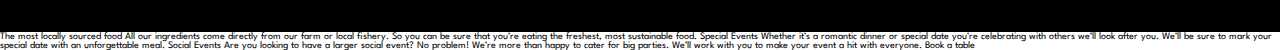
==== commit e64061d5: "added lazy loading" ====
--- a/index.html
+++ b/index.html
@@ -25,32 +25,41 @@
             Experience our seasonal menu in beautiful country surroundings. Eat
             the freshest produce from the comfort of our farmhouse.
           </p>
-          <a href="#" class="section-hero__cta"><span>Book a table</span></a>
-        </div>
-      </section>
-      <section class="section-place" aria-labelledby="place" role="contentinfo">
+          <a href="/booking.html" class="section-hero__cta"
+            ><span>Book a table</span></a
+          >
+        </div>
+      </section>
+      <section
+        class="section-place reveal"
+        aria-labelledby="place"
+        role="contentinfo"
+      >
         <div class="section-place__container">
           <div class="section-place__imgbox section-place__imgbox--desktop">
             <img
-              src="./images/homepage/enjoyable-place-desktop.jpg"
+              src="#"
+              data-src="./images/homepage/enjoyable-place-desktop.jpg"
               alt="enjoyable-place-desktop"
-              class="fit-image"
+              class="fit-image lazy-img"
             />
           </div>
 
           <div class="section-place__imgbox section-place__imgbox--tablet">
             <img
-              src="./images/homepage/enjoyable-place-tablet.jpg"
+              src="#"
+              data-src="./images/homepage/enjoyable-place-tablet.jpg"
               alt="enjoyable-place-tablet"
-              class="fit-image"
+              class="fit-image lazy-img"
             />
           </div>
 
           <div class="section-place__imgbox section-place__imgbox--mobile">
             <img
-              src="./images/homepage/enjoyable-place-mobile.jpg"
+              src="#"
+              data-src="./images/homepage/enjoyable-place-mobile.jpg"
               alt="enjoyable-place-mobile"
-              class="fit-image"
+              class="fit-image lazy-img"
             />
           </div>
 
@@ -80,7 +89,7 @@
         aria-labelledby="highlight"
         role="contentinfo"
       >
-        <div class="section-highlight__container">
+        <div class="section-highlight__container reveal">
           <div class="section-highlight__textbox">
             <div class="pattern-box patternbox--1">
               <div class="pattern-box__circle"></div>
@@ -102,8 +111,9 @@
               >
                 <div class="line-thing"></div>
                 <img
-                  class=""
-                  src="./images/homepage/salmon-desktop-tablet.jpg"
+                  src="#"
+                  class="lazy-img"
+                  data-src="./images/homepage/salmon-desktop-tablet.jpg"
                   alt="salmon-desktop-tablet"
                 />
               </div>
@@ -112,8 +122,9 @@
               >
                 <div class="line-thing"></div>
                 <img
-                  class=""
-                  src="./images/homepage/salmon-mobile.jpg"
+                  src="#"
+                  class="lazy-img"
+                  data-src="./images/homepage/salmon-mobile.jpg"
                   alt="salmon-desktop-tablet"
                 />
               </div>
@@ -133,8 +144,9 @@
               >
                 <div class="line-thing"></div>
                 <img
-                  class=""
-                  src="./images/homepage/beef-desktop-tablet.jpg"
+                  src="#"
+                  class="lazy-img"
+                  data-src="./images/homepage/beef-desktop-tablet.jpg"
                   alt="salmon-desktop-tablet"
                 />
               </div>
@@ -144,8 +156,9 @@
               >
                 <div class="line-thing"></div>
                 <img
-                  class=""
-                  src="./images/homepage/beef-mobile.jpg"
+                  src="#"
+                  class="lazy-img"
+                  data-src="./images/homepage/beef-mobile.jpg"
                   alt="salmon-desktop-tablet"
                 />
               </div>
@@ -165,8 +178,9 @@
               >
                 <div class="line-thing"></div>
                 <img
-                  class=""
-                  src="./images/homepage/chocolate-desktop-tablet.jpg"
+                  src="#"
+                  class="lazy-img"
+                  data-src="./images/homepage/chocolate-desktop-tablet.jpg"
                   alt="salmon-desktop-tablet"
                 />
               </div>
@@ -175,8 +189,9 @@
               >
                 <div class="line-thing"></div>
                 <img
-                  class=""
-                  src="./images/homepage/chocolate-mobile.jpg"
+                  src="#"
+                  class="lazy-img"
+                  data-src="./images/homepage/chocolate-mobile.jpg"
                   alt="salmon-desktop-tablet"
                 />
               </div>
@@ -193,33 +208,36 @@
           </ul>
         </div>
       </section>
-      <section class="section-gathering" aria-labelledby="booking">
+      <section class="section-gathering reveal" aria-labelledby="booking">
         <div class="section-gathering__container">
           <div
             class="section-gathering__imgbox section-gathering__imgbox--desktop"
           >
             <img
-              src="./images/homepage/family-gathering-desktop.jpg"
+              src="#"
+              data-src="./images/homepage/family-gathering-desktop.jpg"
               alt="family gathering .... yawn"
-              class="fit-image"
+              class="fit-image lazy-img"
             />
           </div>
           <div
             class="section-gathering__imgbox section-gathering__imgbox--tablet"
           >
             <img
-              src="./images/homepage/family-gathering-tablet.jpg"
+              src="#"
+              data-src="./images/homepage/family-gathering-tablet.jpg"
               alt="family gathering .... yawn"
-              class="fit-image"
+              class="fit-image lazy-img"
             />
           </div>
           <div
             class="section-gathering__imgbox section-gathering__imgbox--mobile"
           >
             <img
-              src="./images/homepage/family-gathering-mobile.jpg"
+              src="#"
+              data-src="./images/homepage/family-gathering-mobile.jpg"
               alt="family gathering .... yawn"
-              class="fit-image"
+              class="fit-image lazy-img"
             />
           </div>
           <div class="section-gathering__textbox">
@@ -258,33 +276,9 @@
         </div>
       </section>
     </main>
-
     <footer class="footer">
-      <div class="footer__row1">
-        <div class="footer__row1-container">
-          <h2 class="footer__title">Ready to make a reservation?</h2>
-          <a href="#" class="footer__cta"> Book a table </a>
-        </div>
-      </div>
-      <div class="footer__row2">
-        <div class="footer__row2-container">
-          <img
-            src="./images/logo.svg"
-            alt="company logo dine"
-            class="footer__logo"
-          />
-          <address>
-            <p class="footer__country">Marthwaite, Sedbergh</p>
-            <p class="footer__city">Cumbria</p>
-            <p class="footer__phone-number">+00 44 123 4567</p>
-          </address>
-          <div class="footer__schedulebox">
-            <p class="footer__open">Open Times</p>
-            <p class="footer__weekday">Mon - Fri: 09:00 AM - 10:00 PM</p>
-            <p class="footer__weekend">Sat - Sun: 09:00 AM - 11:30 PM</p>
-          </div>
-        </div>
-      </div>
+      <sub-footer-component></sub-footer-component>
+      <footer-component></footer-component>
     </footer>
 
     The most locally sourced food All our ingredients come directly from our
@@ -295,5 +289,8 @@
     you looking to have a larger social event? No problem! We’re more than happy
     to cater for big parties. We’ll work with you to make your event a hit with
     everyone. Book a table
+
+    <script src="./script.js"></script>
+    <script type="text/javascript"></script>
   </body>
 </html>
--- a/styles.css
+++ b/styles.css
@@ -68,6 +68,40 @@
   word-break: break-word;
   hyphens: auto;
 }
+.lazy-img {
+  opacity: 0;
+  transform: translateY(-5rem) scale(0.5);
+  transition: 0.5s ease-in-out;
+}
+.unlazied {
+  opacity: 1;
+  transform: translateY(0) scale(1);
+}
+@keyframes slideInLeft {
+  0% {
+    opacity: 0;
+    transform: translateX(-30rem);
+  }
+  75% {
+    opacity: 0.75;
+    transform: translateX(12rem);
+  }
+  100% {
+    opacity: 1;
+    transform: translateX(0);
+  }
+}
+.reveal {
+  opacity: 0;
+  /* transform: translateY(-10rem);
+  transition: 0.5s ease-in-out; */
+}
+.reveal.active {
+  animation: slideInLeft 0.5s ease-in-out;
+  animation-fill-mode: forwards;
+  /* opacity: 1;
+  transform: translateY(0); */
+}
 body {
 }
 .section-hero {
@@ -80,6 +114,10 @@
   position: relative;
   color: white;
   padding: 6.5rem 0 0 16.5rem;
+}
+.section-hero--booking {
+  background-image: url("./images/booking/hero-bg-desktop.jpg");
+  min-height: 60rem;
 }
 .section-hero__textbox {
   width: fit-content;
@@ -147,6 +185,10 @@
     min-height: 99.2rem;
     padding: 37.4rem 3.9rem 0 3.9rem;
   }
+  .section-hero--booking {
+    background-image: url("./images/booking/hero-bg-tablet.jpg");
+  }
+
   .section-hero__imgbox {
     margin-bottom: 3.2rem;
   }
@@ -173,6 +215,9 @@
     background-image: url("./images/homepage/hero-bg-mobile.jpg");
     min-height: 74.8rem;
     padding: 23.2rem 2.4rem 0 2.4rem;
+  }
+  .section-hero--booking {
+    background-image: url("./images/booking/hero-bg-mobile.jpg");
   }
   .section-hero__title {
     font-size: 3.2rem;
